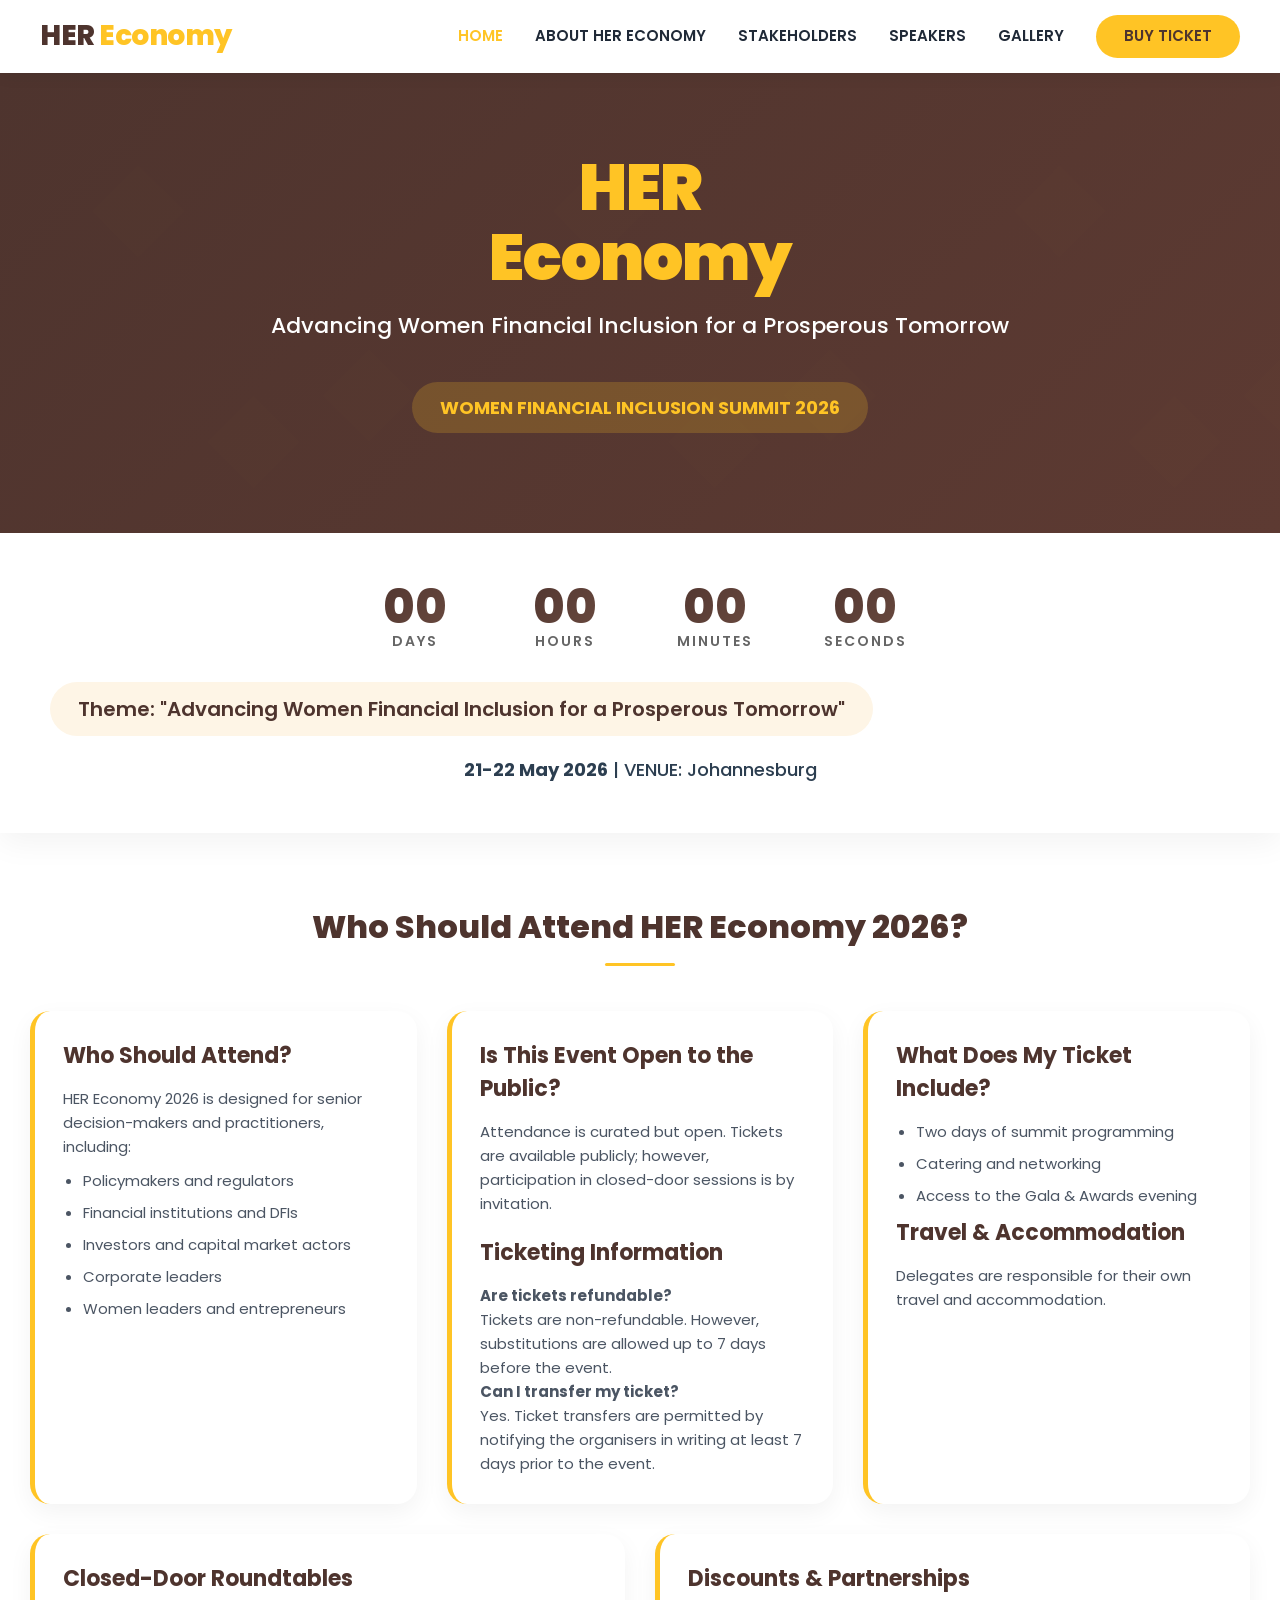
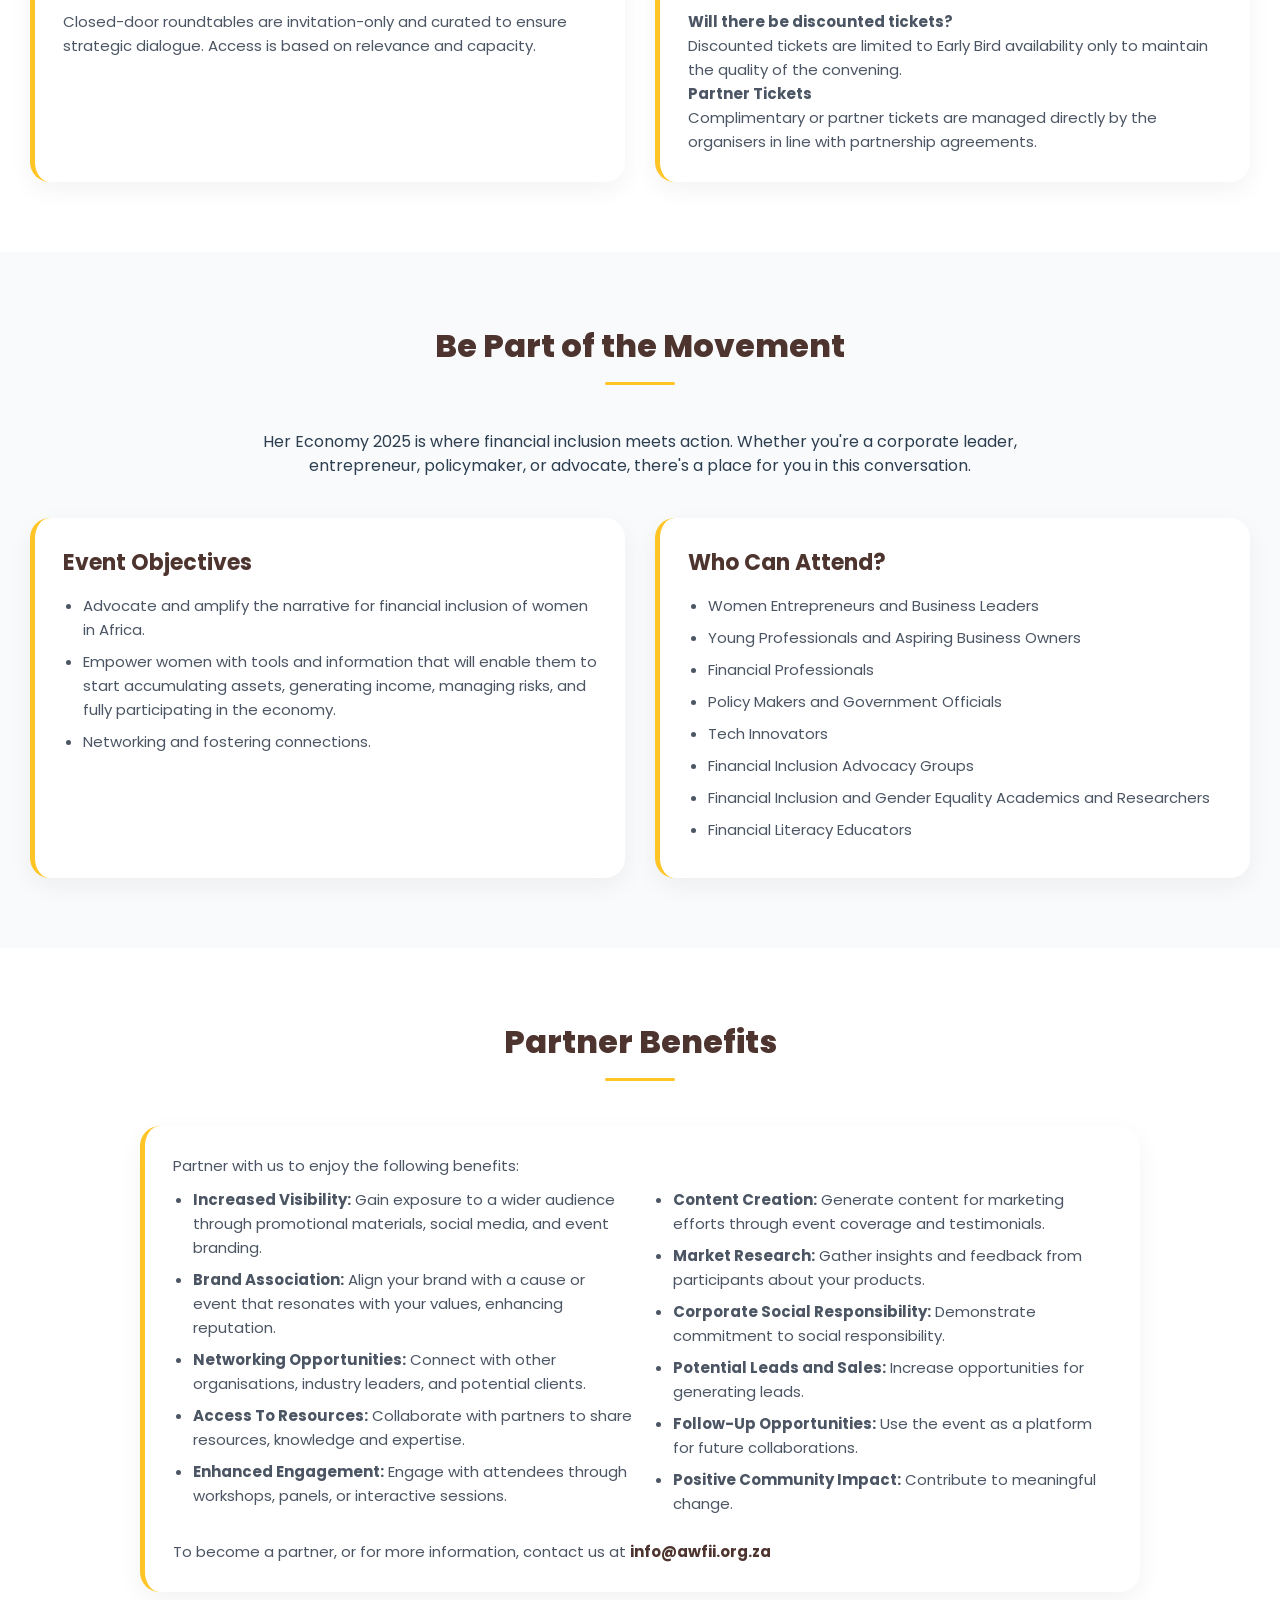
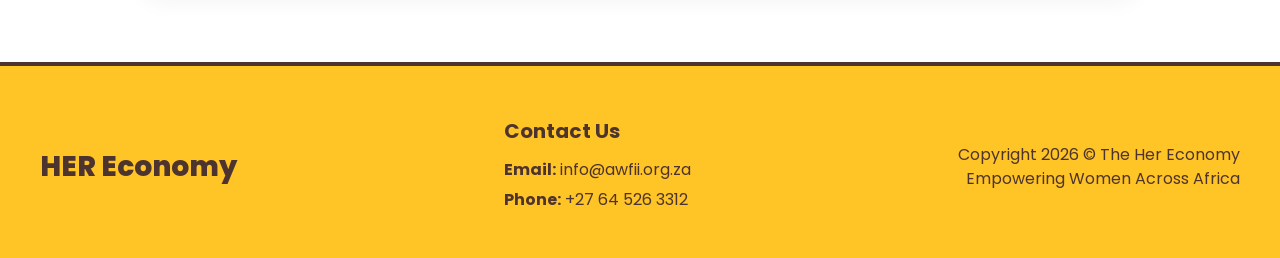
==== index.html @ abc9c77b "Renamed files" ====
<!DOCTYPE html>
<html lang="en-US">
<head>
    <meta charset="UTF-8">
    <meta name="viewport" content="width=device-width, initial-scale=1.0">
    <title>Her Economy | Women Financial Inclusion Summit 2026</title>
    <meta name="description" content="HER Economy is an annual Women, Gender and Financial Inclusion summit hosted by AWFII, championing African women financial inclusion.">
    <link href="https://fonts.googleapis.com/css2?family=Poppins:wght@400;500;600;700;800;900&display=swap" rel="stylesheet">
    <link rel="stylesheet" href="/css/style.css">
</head>
<body>

<!-- HEADER -->
<header class="site-header">
    <div class="logo">HER <span>Economy</span></div>
    <div class="mobile-toggle" id="mobileToggle">☰</div>
    <nav class="nav-menu" id="navMenu">
        <a href="index.html">HOME</a>
        <a href="about.html">ABOUT HER ECONOMY</a>
        <a href="stakeholders.html">STAKEHOLDERS</a>
        <a href="speakers.html">SPEAKERS</a>
        <a href="gallery.html">GALLERY</a>
        <a href="ticket.html" class="btn-buy">BUY TICKET</a>
    </nav>
</header>

<!-- HERO SECTION -->
<section id="home" class="hero">
    <div class="hero-content">
        <h1>HER<br>Economy</h1>
        <p>Advancing Women Financial Inclusion for a Prosperous Tomorrow</p>
        <div class="hero-date">WOMEN FINANCIAL INCLUSION SUMMIT 2026</div>
    </div>
</section>

<!-- COUNTDOWN + THEME -->
<section class="countdown-section">
    <div class="container">
        <div class="countdown-grid" id="countdownTimer">
            <div class="countdown-card"><span class="countdown-number" id="days">00</span><div class="countdown-label">Days</div></div>
            <div class="countdown-card"><span class="countdown-number" id="hours">00</span><div class="countdown-label">Hours</div></div>
            <div class="countdown-card"><span class="countdown-number" id="minutes">00</span><div class="countdown-label">Minutes</div></div>
            <div class="countdown-card"><span class="countdown-number" id="seconds">00</span><div class="countdown-label">Seconds</div></div>
        </div>
        <div class="theme-text">Theme: "Advancing Women Financial Inclusion for a Prosperous Tomorrow"</div>
        <div class="venue-info"><strong>21-22 May 2026</strong> | VENUE: Johannesburg</div>
    </div>
</section>

<!-- WHO SHOULD ATTEND + TICKET INFO -->
<section class="section">
    <div class="container">
        <h2 class="section-title">Who Should Attend HER Economy 2026?</h2>
        <div class="info-grid">
            <div class="info-card">
                <h3>Who Should Attend?</h3>
                <p>HER Economy 2026 is designed for senior decision-makers and practitioners, including:</p>
                <ul>
                    <li>Policymakers and regulators</li>
                    <li>Financial institutions and DFIs</li>
                    <li>Investors and capital market actors</li>
                    <li>Corporate leaders</li>
                    <li>Women leaders and entrepreneurs</li>
                </ul>
            </div>
            <div class="info-card">
                <h3>Is This Event Open to the Public?</h3>
                <p>Attendance is curated but open. Tickets are available publicly; however, participation in closed-door sessions is by invitation.</p>
                <h3 style="margin-top: 20px;">Ticketing Information</h3>
                <p><strong>Are tickets refundable?</strong><br>Tickets are non-refundable. However, substitutions are allowed up to 7 days before the event.</p>
                <p><strong>Can I transfer my ticket?</strong><br>Yes. Ticket transfers are permitted by notifying the organisers in writing at least 7 days prior to the event.</p>
            </div>
            <div class="info-card">
                <h3>What Does My Ticket Include?</h3>
                <ul>
                    <li>Two days of summit programming</li>
                    <li>Catering and networking</li>
                    <li>Access to the Gala & Awards evening</li>
                </ul>
                <h3>Travel & Accommodation</h3>
                <p>Delegates are responsible for their own travel and accommodation.</p>
            </div>
        </div>
        <div class="info-grid" style="margin-top: 30px;">
            <div class="info-card">
                <h3>Closed-Door Roundtables</h3>
                <p>Closed-door roundtables are invitation-only and curated to ensure strategic dialogue. Access is based on relevance and capacity.</p>
            </div>
            <div class="info-card">
                <h3>Discounts & Partnerships</h3>
                <p><strong>Will there be discounted tickets?</strong><br>Discounted tickets are limited to Early Bird availability only to maintain the quality of the convening.</p>
                <p><strong>Partner Tickets</strong><br>Complimentary or partner tickets are managed directly by the organisers in line with partnership agreements.</p>
            </div>
        </div>
    </div>
</section>

<!-- BE PART OF THE MOVEMENT -->
<section class="section section-gray">
    <div class="container">
        <h2 class="section-title">Be Part of the Movement</h2>
        <p style="text-align: center; max-width: 800px; margin: 0 auto 40px;">Her Economy 2025 is where financial inclusion meets action. Whether you're a corporate leader, entrepreneur, policymaker, or advocate, there's a place for you in this conversation.</p>
        <div class="info-grid">
            <div class="info-card">
                <h3>Event Objectives</h3>
                <ul>
                    <li>Advocate and amplify the narrative for financial inclusion of women in Africa.</li>
                    <li>Empower women with tools and information that will enable them to start accumulating assets, generating income, managing risks, and fully participating in the economy.</li>
                    <li>Networking and fostering connections.</li>
                </ul>
            </div>
            <div class="info-card">
                <h3>Who Can Attend?</h3>
                <ul>
                    <li>Women Entrepreneurs and Business Leaders</li>
                    <li>Young Professionals and Aspiring Business Owners</li>
                    <li>Financial Professionals</li>
                    <li>Policy Makers and Government Officials</li>
                    <li>Tech Innovators</li>
                    <li>Financial Inclusion Advocacy Groups</li>
                    <li>Financial Inclusion and Gender Equality Academics and Researchers</li>
                    <li>Financial Literacy Educators</li>
                </ul>
            </div>
        </div>
    </div>
</section>

<!-- PARTNER BENEFITS -->
<section class="section">
    <div class="container">
        <h2 class="section-title">Partner Benefits</h2>
        <div class="info-card" style="max-width: 1000px; margin: 0 auto;">
            <p>Partner with us to enjoy the following benefits:</p>
            <ul style="columns: 2; column-gap: 40px;">
                <li><strong>Increased Visibility:</strong> Gain exposure to a wider audience through promotional materials, social media, and event branding.</li>
                <li><strong>Brand Association:</strong> Align your brand with a cause or event that resonates with your values, enhancing reputation.</li>
                <li><strong>Networking Opportunities:</strong> Connect with other organisations, industry leaders, and potential clients.</li>
                <li><strong>Access To Resources:</strong> Collaborate with partners to share resources, knowledge and expertise.</li>
                <li><strong>Enhanced Engagement:</strong> Engage with attendees through workshops, panels, or interactive sessions.</li>
                <li><strong>Content Creation:</strong> Generate content for marketing efforts through event coverage and testimonials.</li>
                <li><strong>Market Research:</strong> Gather insights and feedback from participants about your products.</li>
                <li><strong>Corporate Social Responsibility:</strong> Demonstrate commitment to social responsibility.</li>
                <li><strong>Potential Leads and Sales:</strong> Increase opportunities for generating leads.</li>
                <li><strong>Follow-Up Opportunities:</strong> Use the event as a platform for future collaborations.</li>
                <li><strong>Positive Community Impact:</strong> Contribute to meaningful change.</li>
            </ul>
            <p style="margin-top: 20px;">To become a partner, or for more information, contact us at <a href="mailto:info@awfii.org.za" style="color: var(--primary-brown); font-weight: 700;">info@awfii.org.za</a></p>
        </div>
    </div>
</section>

<!-- FOOTER -->
<footer class="footer">
    <div class="footer-content">
        <div class="footer-logos">
            <h2>HER <span style="color: var(--primary-brown);">Economy</span></h2>
        </div>
        <div class="footer-contact">
            <h4>Contact Us</h4>
            <p><strong>Email:</strong> info@awfii.org.za</p>
            <p><strong>Phone:</strong> +27 64 526 3312</p>
        </div>
        <div class="copyright">
            <p>Copyright 2026 © The Her Economy</p>
            <p>Empowering Women Across Africa</p>
        </div>
    </div>
</footer>

<script src="js/main.js"></script>
<script>
    // Page-specific countdown
    initCountdown('May 21, 2026 09:00:00 GMT+0200');
</script>
</body>
</html>
---- css/style.css ----
/* ========== GLOBAL RESET ========== */
* {
    margin: 0;
    padding: 0;
    box-sizing: border-box;
}

body {
    font-family: 'Poppins', sans-serif;
    background: #fff;
    color: #2c3e50;
    line-height: 1.5;
}

a {
    text-decoration: none;
    color: inherit;
}

ul {
    list-style: none;
}

/* ========== COLOR VARIABLES ========== */
:root {
    --primary-gold: #FFC425;
    --primary-brown: #4E342E;
    --dark-brown: #3E2723;
    --light-gray: #f9fafb;
    --border-light: #e5e7eb;
}

.container {
    max-width: 1280px;
    margin: 0 auto;
    padding: 0 30px;
}

/* ========== HEADER ========== */
.site-header {
    position: sticky;
    top: 0;
    background: white;
    box-shadow: 0 2px 15px rgba(0,0,0,0.08);
    z-index: 1000;
    padding: 15px 40px;
    display: flex;
    justify-content: space-between;
    align-items: center;
    flex-wrap: wrap;
}

.logo {
    font-size: 28px;
    font-weight: 800;
    letter-spacing: -0.5px;
    color: var(--primary-brown);
}

.logo span {
    color: var(--primary-gold);
}

.nav-menu {
    display: flex;
    align-items: center;
    gap: 32px;
    flex-wrap: wrap;
}

.nav-menu a {
    font-weight: 600;
    font-size: 15px;
    color: #1f2937;
    transition: color 0.2s;
}

.nav-menu a:hover,
.nav-menu a.active {
    color: var(--primary-gold);
}

.btn-buy {
    background: var(--primary-gold);
    color: var(--primary-brown) !important;
    padding: 10px 28px;
    border-radius: 40px;
    font-weight: 800;
    transition: all 0.2s;
}

.btn-buy:hover {
    background: #ffcf4a;
    transform: translateY(-2px);
}

.mobile-toggle {
    display: none;
    font-size: 26px;
    cursor: pointer;
    color: var(--primary-brown);
}

@media (max-width: 900px) {
    .site-header {
        padding: 15px 24px;
    }

    .nav-menu {
        display: none;
        width: 100%;
        flex-direction: column;
        align-items: flex-start;
        gap: 20px;
        padding: 20px 0 10px;
    }

    .nav-menu.show {
        display: flex;
    }

    .mobile-toggle {
        display: block;
    }
}

/* ========== HERO SECTION ========== */
.hero {
    background: linear-gradient(135deg, var(--primary-brown) 0%, #5d3a32 100%);
    padding: 80px 20px 100px;
    text-align: center;
    position: relative;
    overflow: hidden;
}

.hero::before {
    content: '';
    position: absolute;
    top: 0;
    left: 0;
    right: 0;
    bottom: 0;
    background: url('data:image/svg+xml;utf8,<svg xmlns="http://www.w3.org/2000/svg" viewBox="0 0 100 100" opacity="0.05"><path fill="%23FFC425" d="M20,30 L30,20 L40,30 L30,40 Z M70,70 L80,60 L90,70 L80,80 Z M45,80 L55,70 L65,80 L55,90 Z"/></svg>');
    background-repeat: repeat;
    opacity: 0.1;
}

.hero-content {
    position: relative;
    z-index: 2;
    max-width: 900px;
    margin: 0 auto;
}

.hero h1 {
    font-size: 64px;
    font-weight: 900;
    color: var(--primary-gold);
    letter-spacing: -1px;
    line-height: 1.1;
    margin-bottom: 16px;
}

.hero p {
    font-size: 22px;
    font-weight: 500;
    color: white;
    margin-bottom: 40px;
}

.hero-date {
    background: rgba(255, 196, 37, 0.2);
    display: inline-block;
    padding: 12px 28px;
    border-radius: 60px;
    color: var(--primary-gold);
    font-weight: 700;
    font-size: 18px;
}

/* ========== COUNTDOWN SECTION ========== */
.countdown-section {
    background: white;
    padding: 50px 20px;
    box-shadow: 0 10px 30px rgba(0, 0, 0, 0.05);
}

.countdown-grid {
    display: flex;
    justify-content: center;
    gap: 40px;
    flex-wrap: wrap;
}

.countdown-card {
    text-align: center;
    min-width: 110px;
}

.countdown-number {
    font-size: 48px;
    font-weight: 800;
    background: linear-gradient(135deg, var(--primary-brown), #6d4c41);
    -webkit-background-clip: text;
    background-clip: text;
    color: transparent;
    display: block;
    line-height: 1;
}

.countdown-label {
    font-size: 14px;
    text-transform: uppercase;
    letter-spacing: 2px;
    font-weight: 600;
    color: #666;
}

.theme-text {
    text-align: center;
    margin-top: 30px;
    font-size: 20px;
    font-weight: 600;
    color: var(--primary-brown);
    background: #fef5e6;
    display: inline-block;
    width: auto;
    margin-left: auto;
    margin-right: auto;
    padding: 12px 28px;
    border-radius: 50px;
}

.venue-info {
    text-align: center;
    margin-top: 20px;
    font-size: 18px;
    font-weight: 500;
}

/* ========== SECTION STYLES ========== */
.section {
    padding: 70px 0;
}

.section-gray {
    background: var(--light-gray);
}

.section-title {
    font-size: 32px;
    font-weight: 800;
    color: var(--primary-brown);
    text-align: center;
    margin-bottom: 45px;
    position: relative;
}

.section-title:after {
    content: '';
    display: block;
    width: 70px;
    height: 3px;
    background: var(--primary-gold);
    margin: 12px auto 0;
    border-radius: 2px;
}

/* Info cards grid */
.info-grid {
    display: grid;
    grid-template-columns: repeat(auto-fit, minmax(320px, 1fr));
    gap: 30px;
}

.info-card {
    background: white;
    border-radius: 20px;
    padding: 28px;
    box-shadow: 0 8px 24px rgba(0, 0, 0, 0.05);
    border-left: 5px solid var(--primary-gold);
}

.info-card h3 {
    font-size: 22px;
    margin-bottom: 15px;
    color: var(--primary-brown);
}

.info-card p,
.info-card li {
    font-size: 15px;
    line-height: 1.6;
    color: #4b5563;
}

.info-card ul {
    list-style: disc;
    padding-left: 20px;
    margin-top: 10px;
}

.info-card li {
    margin-bottom: 8px;
}

/* Event cards */
.events-grid {
    display: grid;
    grid-template-columns: repeat(auto-fit, minmax(320px, 1fr));
    gap: 30px;
}

.event-card {
    background: white;
    border-radius: 20px;
    padding: 30px;
    box-shadow: 0 8px 20px rgba(0, 0, 0, 0.05);
    position: relative;
    transition: transform 0.2s;
}

.event-card:hover {
    transform: translateY(-5px);
}

.event-number {
    font-size: 48px;
    font-weight: 800;
    color: rgba(78, 52, 46, 0.08);
    position: absolute;
    top: 20px;
    right: 25px;
}

.event-card h3 {
    font-size: 20px;
    margin-bottom: 12px;
    color: var(--primary-brown);
}

.btn-view {
    background: var(--primary-brown);
    color: white;
    padding: 12px 32px;
    border-radius: 40px;
    display: inline-block;
    font-weight: 600;
    margin-top: 20px;
    transition: 0.2s;
}

.btn-view:hover {
    background: var(--dark-brown);
}

/* Partner marquee */
.partner-marquee {
    background: white;
    overflow: hidden;
    padding: 35px 0;
    white-space: nowrap;
    border-top: 1px solid #eee;
    border-bottom: 1px solid #eee;
}

.marquee-track {
    display: inline-block;
    animation: scrollMarquee 40s linear infinite;
}

.marquee-track img {
    height: 55px;
    width: auto;
    margin: 0 35px;
    display: inline-block;
    filter: grayscale(0.2);
    opacity: 0.8;
}

@keyframes scrollMarquee {
    0% {
        transform: translateX(0);
    }

    100% {
        transform: translateX(-50%);
    }
}

/* Gallery grid */
.gallery-grid {
    display: grid;
    grid-template-columns: repeat(auto-fill, minmax(280px, 1fr));
    gap: 20px;
}

.gallery-item {
    border-radius: 16px;
    overflow: hidden;
    cursor: pointer;
    box-shadow: 0 8px 16px rgba(0, 0, 0, 0.1);
}

.gallery-item img {
    width: 100%;
    height: 220px;
    object-fit: cover;
    transition: transform 0.4s;
    display: block;
}

.gallery-item:hover img {
    transform: scale(1.05);
}

/* Speakers grid */
.speakers-grid {
    display: grid;
    grid-template-columns: repeat(auto-fill, minmax(210px, 1fr));
    gap: 35px;
    text-align: center;
}

.speaker-card {
    background: white;
    border-radius: 24px;
    padding: 25px 15px;
    box-shadow: 0 6px 18px rgba(0, 0, 0, 0.05);
}

.speaker-img {
    width: 130px;
    height: 130px;
    background: #e2e8f0;
    border-radius: 50%;
    margin: 0 auto 18px;
    background-size: cover;
    background-position: center;
}

.speaker-card h4 {
    font-size: 18px;
    font-weight: 700;
}

/* Ticket form */
.ticket-form {
    background: white;
    max-width: 700px;
    margin: 0 auto;
    padding: 40px;
    border-radius: 28px;
    box-shadow: 0 20px 40px rgba(0, 0, 0, 0.1);
}

.form-group {
    margin-bottom: 22px;
}

.form-group label {
    font-weight: 600;
    display: block;
    margin-bottom: 8px;
}

.form-group input,
.form-group select {
    width: 100%;
    padding: 14px 18px;
    border: 1px solid #ddd;
    border-radius: 16px;
    font-family: inherit;
}

.btn-submit {
    background: var(--primary-brown);
    color: white;
    width: 100%;
    padding: 14px;
    font-weight: 700;
    border: none;
    border-radius: 40px;
    font-size: 16px;
    cursor: pointer;
}

/* Filter buttons */
.filter-buttons {
    display: flex;
    justify-content: center;
    gap: 20px;
    margin-bottom: 35px;
    flex-wrap: wrap;
}

.filter-btn {
    background: none;
    border: 2px solid var(--primary-brown);
    padding: 8px 24px;
    border-radius: 40px;
    font-weight: 600;
    cursor: pointer;
    transition: 0.2s;
}

.filter-btn.active,
.filter-btn:hover {
    background: var(--primary-brown);
    color: white;
}

/* Footer */
.footer {
    background: var(--primary-gold);
    padding: 50px 40px 40px;
    color: var(--primary-brown);
    border-top: 4px solid var(--primary-brown);
}

.footer-content {
    max-width: 1200px;
    margin: 0 auto;
    display: flex;
    flex-wrap: wrap;
    justify-content: space-between;
    align-items: center;
    gap: 40px;
}

.footer-logos {
    display: flex;
    gap: 30px;
    align-items: center;
}

.footer-logos h2 {
    font-size: 28px;
    font-weight: 800;
}

.footer-contact h4 {
    font-size: 20px;
    margin-bottom: 12px;
}

.footer-contact p {
    margin: 6px 0;
}

.copyright {
    text-align: right;
}

@media (max-width: 768px) {
    .footer-content {
        flex-direction: column;
        text-align: center;
    }

    .copyright {
        text-align: center;
    }

    .hero h1 {
        font-size: 42px;
    }

    .section-title {
        font-size: 28px;
    }
}
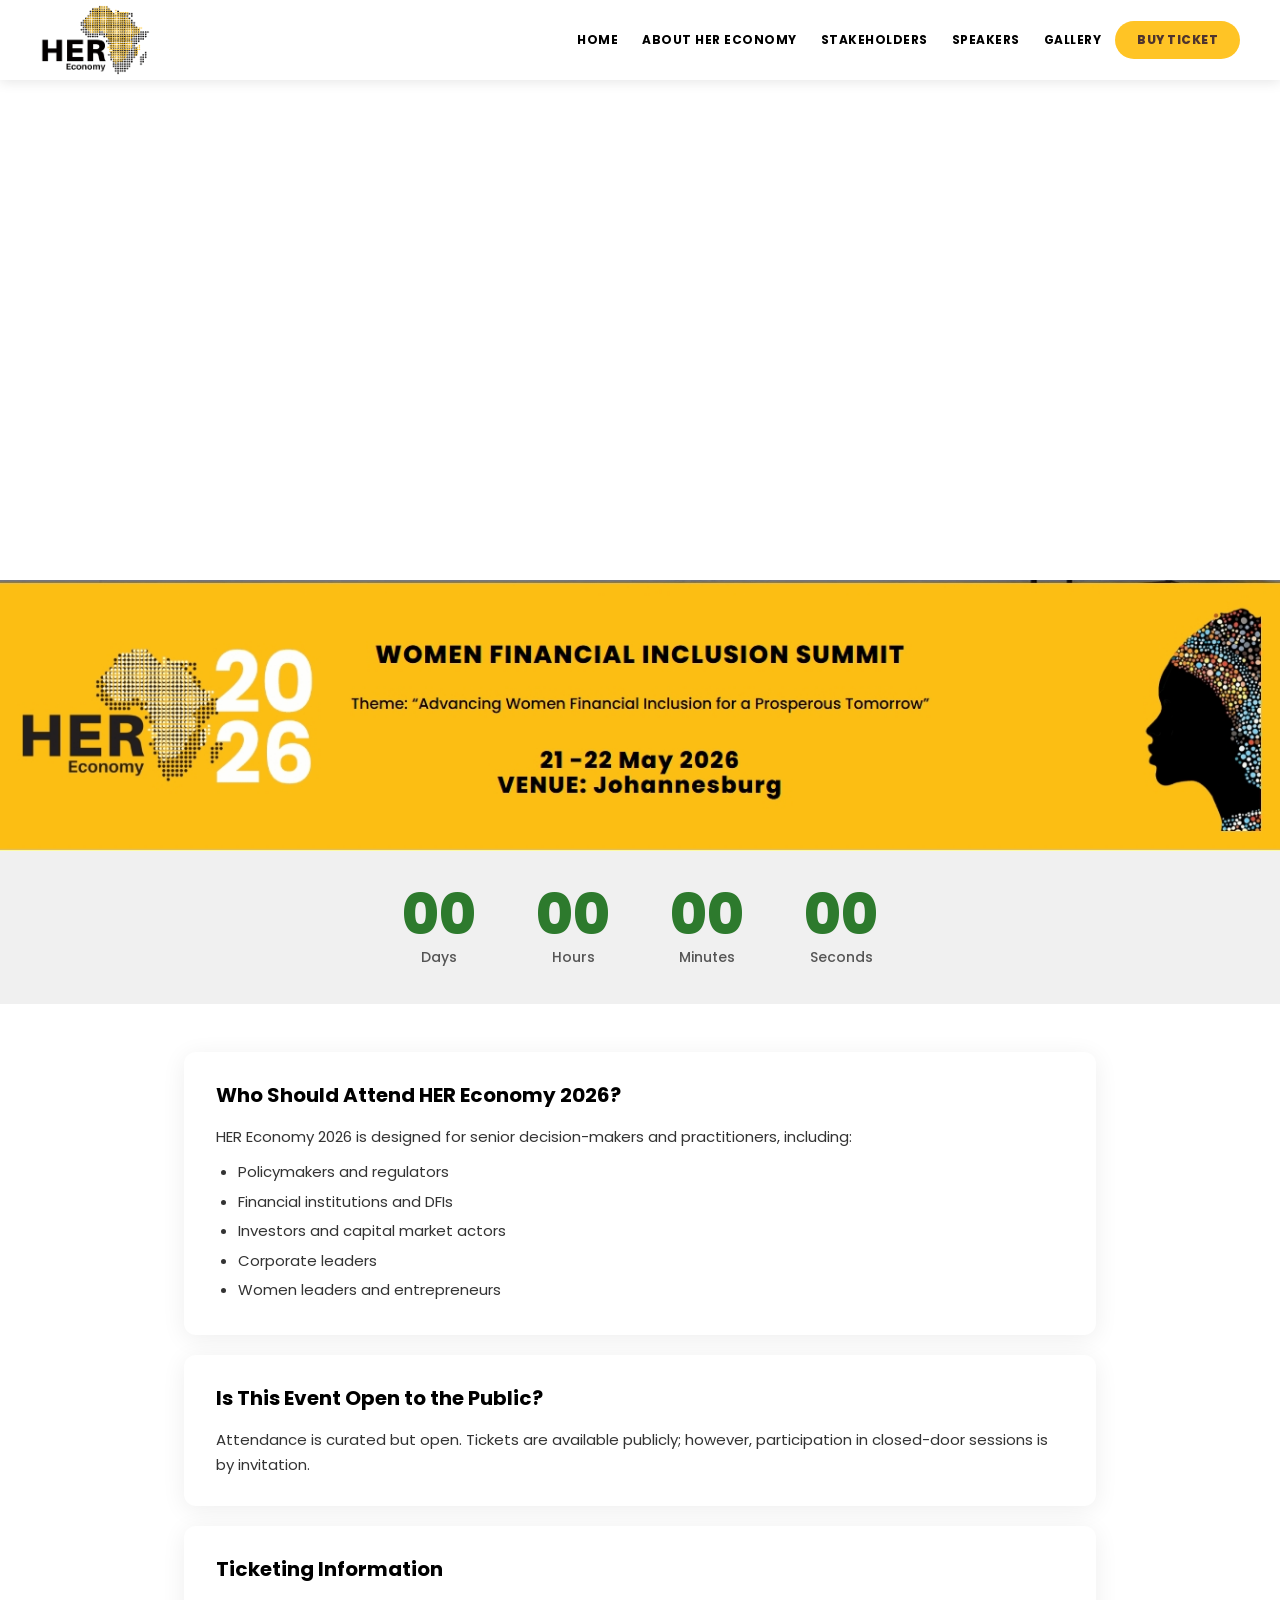
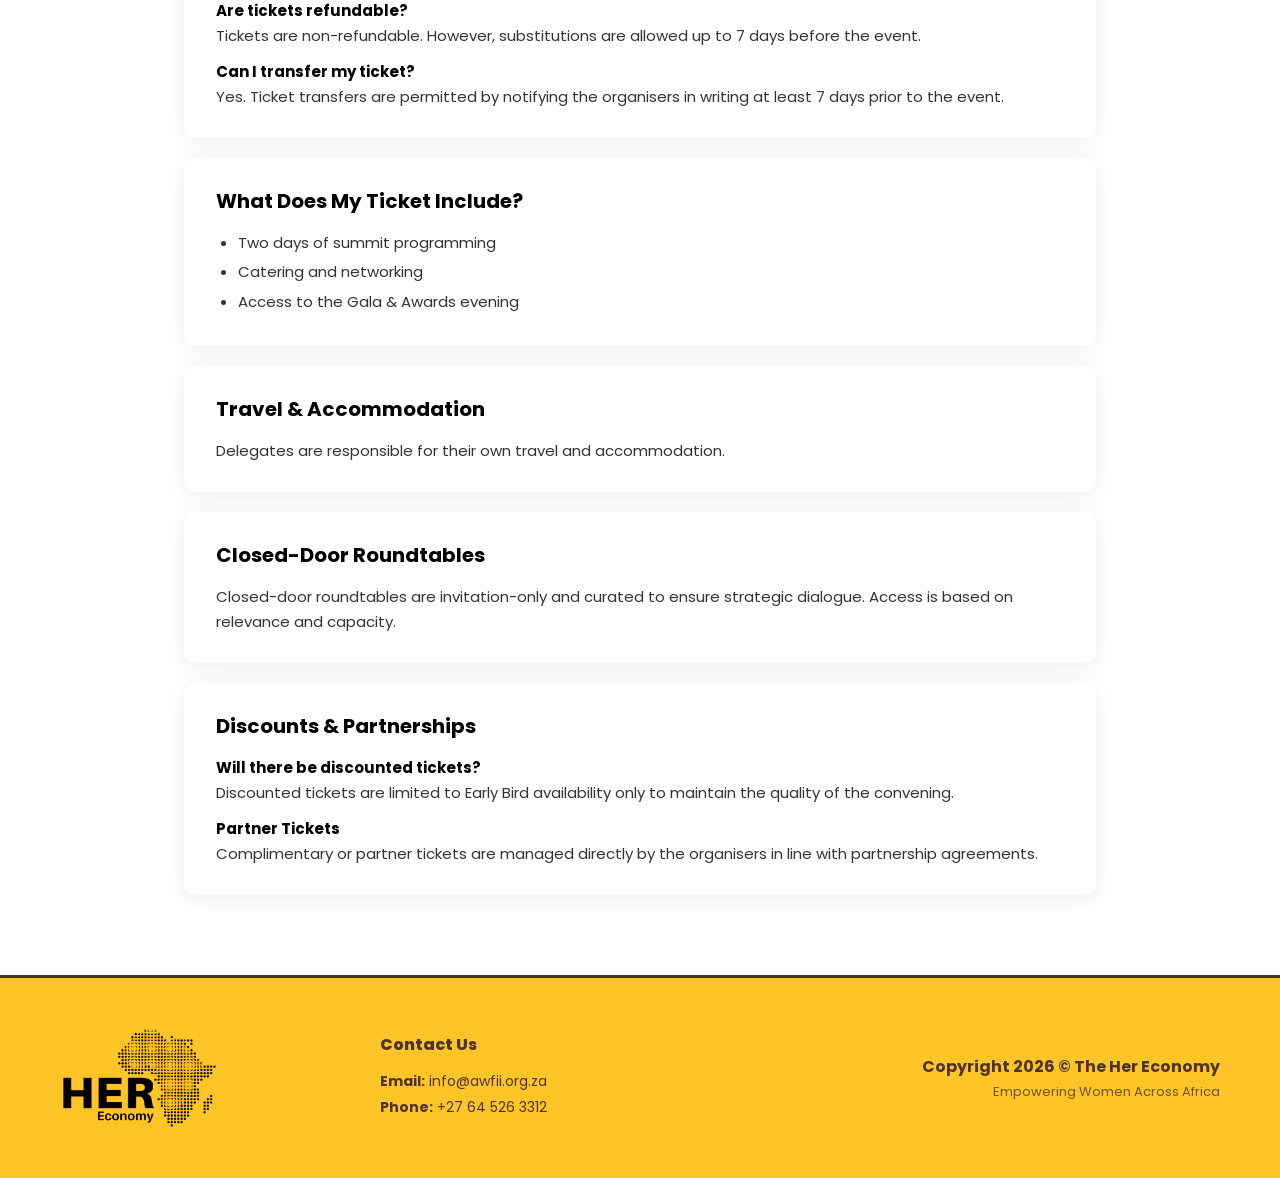
==== commit cc428d2b: "Update project structure and files" ====
--- a/index.html
+++ b/index.html
@@ -1,177 +1,125 @@
+
 <!DOCTYPE html>
 <html lang="en-US">
 <head>
     <meta charset="UTF-8">
     <meta name="viewport" content="width=device-width, initial-scale=1.0">
-    <title>Her Economy | Women Financial Inclusion Summit 2026</title>
+    <title>Home - The Her Economy</title>
     <meta name="description" content="HER Economy is an annual Women, Gender and Financial Inclusion summit hosted by AWFII, championing African women financial inclusion.">
-    <link href="https://fonts.googleapis.com/css2?family=Poppins:wght@400;500;600;700;800;900&display=swap" rel="stylesheet">
-    <link rel="stylesheet" href="/css/style.css">
+    <link href="https://fonts.googleapis.com/css2?family=Poppins:ital,wght@0,400;0,500;0,600;0,700;0,800;0,900;1,400&display=swap" rel="stylesheet">
+    <link rel="stylesheet" href="css/style.css">
 </head>
 <body>
 
-<!-- HEADER -->
-<header class="site-header">
-    <div class="logo">HER <span>Economy</span></div>
-    <div class="mobile-toggle" id="mobileToggle">☰</div>
-    <nav class="nav-menu" id="navMenu">
-        <a href="index.html">HOME</a>
-        <a href="about.html">ABOUT HER ECONOMY</a>
-        <a href="stakeholders.html">STAKEHOLDERS</a>
-        <a href="speakers.html">SPEAKERS</a>
-        <a href="gallery.html">GALLERY</a>
-        <a href="ticket.html" class="btn-buy">BUY TICKET</a>
-    </nav>
-</header>
+    <div id="header-placeholder"></div>
 
-<!-- HERO SECTION -->
-<section id="home" class="hero">
-    <div class="hero-content">
-        <h1>HER<br>Economy</h1>
-        <p>Advancing Women Financial Inclusion for a Prosperous Tomorrow</p>
-        <div class="hero-date">WOMEN FINANCIAL INCLUSION SUMMIT 2026</div>
+    <section class="hero">
+        <div class="event-image-slider">
+            <img src="images/2026/03/her_economy_1.jpg" alt="Her Economy event photo 1" />
+            <img src="images/2026/03/her_economy_2.jpg" alt="Her Economy event photo 2" />
+            <img src="images/2026/03/her_economy_3.jpg" alt="Her Economy event photo 3" />
+        </div>
+    </section>
+
+    <div class="summit-banner">
+        <img src="images/2024/12/her-economy-banner.jpeg" alt="Her Economy Banner" class="summit-banner-img">
     </div>
-</section>
 
-<!-- COUNTDOWN + THEME -->
-<section class="countdown-section">
-    <div class="container">
-        <div class="countdown-grid" id="countdownTimer">
-            <div class="countdown-card"><span class="countdown-number" id="days">00</span><div class="countdown-label">Days</div></div>
-            <div class="countdown-card"><span class="countdown-number" id="hours">00</span><div class="countdown-label">Hours</div></div>
-            <div class="countdown-card"><span class="countdown-number" id="minutes">00</span><div class="countdown-label">Minutes</div></div>
-            <div class="countdown-card"><span class="countdown-number" id="seconds">00</span><div class="countdown-label">Seconds</div></div>
-        </div>
-        <div class="theme-text">Theme: "Advancing Women Financial Inclusion for a Prosperous Tomorrow"</div>
-        <div class="venue-info"><strong>21-22 May 2026</strong> | VENUE: Johannesburg</div>
-    </div>
-</section>
-
-<!-- WHO SHOULD ATTEND + TICKET INFO -->
-<section class="section">
-    <div class="container">
-        <h2 class="section-title">Who Should Attend HER Economy 2026?</h2>
-        <div class="info-grid">
-            <div class="info-card">
-                <h3>Who Should Attend?</h3>
-                <p>HER Economy 2026 is designed for senior decision-makers and practitioners, including:</p>
-                <ul>
-                    <li>Policymakers and regulators</li>
-                    <li>Financial institutions and DFIs</li>
-                    <li>Investors and capital market actors</li>
-                    <li>Corporate leaders</li>
-                    <li>Women leaders and entrepreneurs</li>
-                </ul>
+    <section class="countdown-section">
+        <div class="countdown-grid">
+            <div class="countdown-card">
+                <span class="countdown-number" id="days">00</span>
+                <div class="countdown-label">Days</div>
             </div>
-            <div class="info-card">
-                <h3>Is This Event Open to the Public?</h3>
-                <p>Attendance is curated but open. Tickets are available publicly; however, participation in closed-door sessions is by invitation.</p>
-                <h3 style="margin-top: 20px;">Ticketing Information</h3>
-                <p><strong>Are tickets refundable?</strong><br>Tickets are non-refundable. However, substitutions are allowed up to 7 days before the event.</p>
-                <p><strong>Can I transfer my ticket?</strong><br>Yes. Ticket transfers are permitted by notifying the organisers in writing at least 7 days prior to the event.</p>
+            <div class="countdown-card">
+                <span class="countdown-number" id="hours">00</span>
+                <div class="countdown-label">Hours</div>
             </div>
-            <div class="info-card">
-                <h3>What Does My Ticket Include?</h3>
-                <ul>
-                    <li>Two days of summit programming</li>
-                    <li>Catering and networking</li>
-                    <li>Access to the Gala & Awards evening</li>
-                </ul>
-                <h3>Travel & Accommodation</h3>
-                <p>Delegates are responsible for their own travel and accommodation.</p>
+            <div class="countdown-card">
+                <span class="countdown-number" id="minutes">00</span>
+                <div class="countdown-label">Minutes</div>
+            </div>
+            <div class="countdown-card">
+                <span class="countdown-number" id="seconds">00</span>
+                <div class="countdown-label">Seconds</div>
             </div>
         </div>
-        <div class="info-grid" style="margin-top: 30px;">
-            <div class="info-card">
-                <h3>Closed-Door Roundtables</h3>
-                <p>Closed-door roundtables are invitation-only and curated to ensure strategic dialogue. Access is based on relevance and capacity.</p>
-            </div>
-            <div class="info-card">
-                <h3>Discounts & Partnerships</h3>
-                <p><strong>Will there be discounted tickets?</strong><br>Discounted tickets are limited to Early Bird availability only to maintain the quality of the convening.</p>
-                <p><strong>Partner Tickets</strong><br>Complimentary or partner tickets are managed directly by the organisers in line with partnership agreements.</p>
-            </div>
+    </section>
+
+    <main class="main-content">
+        <div class="faq-card">
+            <h2>Who Should Attend HER Economy 2026?</h2>
+            <p>HER Economy 2026 is designed for senior decision-makers and practitioners, including:</p>
+            <ul>
+                <li>Policymakers and regulators</li>
+                <li>Financial institutions and DFIs</li>
+                <li>Investors and capital market actors</li>
+                <li>Corporate leaders</li>
+                <li>Women leaders and entrepreneurs</li>
+            </ul>
         </div>
-    </div>
-</section>
 
-<!-- BE PART OF THE MOVEMENT -->
-<section class="section section-gray">
-    <div class="container">
-        <h2 class="section-title">Be Part of the Movement</h2>
-        <p style="text-align: center; max-width: 800px; margin: 0 auto 40px;">Her Economy 2025 is where financial inclusion meets action. Whether you're a corporate leader, entrepreneur, policymaker, or advocate, there's a place for you in this conversation.</p>
-        <div class="info-grid">
-            <div class="info-card">
-                <h3>Event Objectives</h3>
-                <ul>
-                    <li>Advocate and amplify the narrative for financial inclusion of women in Africa.</li>
-                    <li>Empower women with tools and information that will enable them to start accumulating assets, generating income, managing risks, and fully participating in the economy.</li>
-                    <li>Networking and fostering connections.</li>
-                </ul>
-            </div>
-            <div class="info-card">
-                <h3>Who Can Attend?</h3>
-                <ul>
-                    <li>Women Entrepreneurs and Business Leaders</li>
-                    <li>Young Professionals and Aspiring Business Owners</li>
-                    <li>Financial Professionals</li>
-                    <li>Policy Makers and Government Officials</li>
-                    <li>Tech Innovators</li>
-                    <li>Financial Inclusion Advocacy Groups</li>
-                    <li>Financial Inclusion and Gender Equality Academics and Researchers</li>
-                    <li>Financial Literacy Educators</li>
-                </ul>
-            </div>
+        <div class="faq-card">
+            <h2>Is This Event Open to the Public?</h2>
+            <p>Attendance is curated but open. Tickets are available publicly; however, participation in closed-door sessions is by invitation.</p>
         </div>
-    </div>
-</section>
 
-<!-- PARTNER BENEFITS -->
-<section class="section">
-    <div class="container">
-        <h2 class="section-title">Partner Benefits</h2>
-        <div class="info-card" style="max-width: 1000px; margin: 0 auto;">
-            <p>Partner with us to enjoy the following benefits:</p>
-            <ul style="columns: 2; column-gap: 40px;">
-                <li><strong>Increased Visibility:</strong> Gain exposure to a wider audience through promotional materials, social media, and event branding.</li>
-                <li><strong>Brand Association:</strong> Align your brand with a cause or event that resonates with your values, enhancing reputation.</li>
-                <li><strong>Networking Opportunities:</strong> Connect with other organisations, industry leaders, and potential clients.</li>
-                <li><strong>Access To Resources:</strong> Collaborate with partners to share resources, knowledge and expertise.</li>
-                <li><strong>Enhanced Engagement:</strong> Engage with attendees through workshops, panels, or interactive sessions.</li>
-                <li><strong>Content Creation:</strong> Generate content for marketing efforts through event coverage and testimonials.</li>
-                <li><strong>Market Research:</strong> Gather insights and feedback from participants about your products.</li>
-                <li><strong>Corporate Social Responsibility:</strong> Demonstrate commitment to social responsibility.</li>
-                <li><strong>Potential Leads and Sales:</strong> Increase opportunities for generating leads.</li>
-                <li><strong>Follow-Up Opportunities:</strong> Use the event as a platform for future collaborations.</li>
-                <li><strong>Positive Community Impact:</strong> Contribute to meaningful change.</li>
+        <div class="faq-card">
+            <h2>Ticketing Information</h2>
+            <p><strong>Are tickets refundable?</strong><br>
+            Tickets are non-refundable. However, substitutions are allowed up to 7 days before the event.</p>
+            <p><strong>Can I transfer my ticket?</strong><br>
+            Yes. Ticket transfers are permitted by notifying the organisers in writing at least 7 days prior to the event.</p>
+        </div>
+
+        <div class="faq-card">
+            <h2>What Does My Ticket Include?</h2>
+            <ul>
+                <li>Two days of summit programming</li>
+                <li>Catering and networking</li>
+                <li>Access to the Gala &amp; Awards evening</li>
             </ul>
-            <p style="margin-top: 20px;">To become a partner, or for more information, contact us at <a href="mailto:info@awfii.org.za" style="color: var(--primary-brown); font-weight: 700;">info@awfii.org.za</a></p>
         </div>
-    </div>
-</section>
 
-<!-- FOOTER -->
-<footer class="footer">
-    <div class="footer-content">
-        <div class="footer-logos">
-            <h2>HER <span style="color: var(--primary-brown);">Economy</span></h2>
+        <div class="faq-card">
+            <h2>Travel &amp; Accommodation</h2>
+            <p>Delegates are responsible for their own travel and accommodation.</p>
         </div>
-        <div class="footer-contact">
-            <h4>Contact Us</h4>
-            <p><strong>Email:</strong> info@awfii.org.za</p>
-            <p><strong>Phone:</strong> +27 64 526 3312</p>
+
+        <div class="faq-card">
+            <h2>Closed-Door Roundtables</h2>
+            <p>Closed-door roundtables are invitation-only and curated to ensure strategic dialogue. Access is based on relevance and capacity.</p>
         </div>
-        <div class="copyright">
-            <p>Copyright 2026 © The Her Economy</p>
-            <p>Empowering Women Across Africa</p>
+
+        <div class="faq-card">
+            <h2>Discounts &amp; Partnerships</h2>
+            <p><strong>Will there be discounted tickets?</strong><br>
+            Discounted tickets are limited to Early Bird availability only to maintain the quality of the convening.</p>
+            <p><strong>Partner Tickets</strong><br>
+            Complimentary or partner tickets are managed directly by the organisers in line with partnership agreements.</p>
         </div>
-    </div>
-</footer>
+    </main>
 
-<script src="js/main.js"></script>
-<script>
-    // Page-specific countdown
-    initCountdown('May 21, 2026 09:00:00 GMT+0200');
-</script>
+    <div id="footer-placeholder"></div>
+
+    <script src="js/script.js"></script>
+    <script>
+        // Load header and footer
+        fetch('components/header.html')
+            .then(response => response.text())
+            .then(data => {
+                document.getElementById('header-placeholder').innerHTML = data;
+                setActiveNavLink('index.html');
+                initMobileToggle();
+            })
+            .catch(error => console.error('Error loading header:', error));
+        
+        fetch('components/footer.html')
+            .then(response => response.text())
+            .then(data => {
+                document.getElementById('footer-placeholder').innerHTML = data;
+            })
+            .catch(error => console.error('Error loading footer:', error));
+    </script>
 </body>
 </html>
--- a/css/style.css
+++ b/css/style.css
@@ -1,97 +1,114 @@
-/* ========== GLOBAL RESET ========== */
-* {
-    margin: 0;
-    padding: 0;
-    box-sizing: border-box;
+
+*, *::before, *::after { box-sizing: border-box; margin: 0; padding: 0; }
+
+:root {
+    --primary-yellow: #FFC425;
+    --primary-brown: #4E342E;
+    --dark-brown: #3E2723;
+    --text-dark: #000000;
+    --text-body: #333333;
+    --white: #ffffff;
+    --e-global-color-secondary: #4C854B;
+    --e-global-color-accent: #F0C436;
+    --font: 'Poppins', sans-serif;
+    --font-size: 15px;
+    --label-color: #344054;
+    --weight: normal;
+    --label-padding: 0px 0px 5px 0px;
+    --description-font-size: 12px;
+    --description-color: #667085;
+    --description-weight: normal;
+    --description-style: normal;
+    --description-align: left;
+    --description-margin: 0px;
+    --field-font-size: 14px;
+    --field-height: 36px;
+    --line-height: 36px;
+    --field-width: 100%;
+    --field-pad: 8px 12px;
+    --field-margin: 20px;
+    --field-weight: normal;
+    --text-color: #1D2939;
+    --border-color: rgba(201, 42, 45, 1);
+    --field-border-width: 1px;
+    --field-border-style: solid;
+    --bg-color: #ffffff;
+    --bg-color-active: #ffffff;
+    --border-color-active: #4E342E;
+    --border-color-error: #F04438;
+    --required-color: #F04438;
+    --form-desc-color: #98A2B3;
 }
 
 body {
     font-family: 'Poppins', sans-serif;
+    color: var(--text-dark);
     background: #fff;
-    color: #2c3e50;
-    line-height: 1.5;
-}
-
-a {
-    text-decoration: none;
-    color: inherit;
-}
-
-ul {
-    list-style: none;
-}
-
-/* ========== COLOR VARIABLES ========== */
-:root {
-    --primary-gold: #FFC425;
-    --primary-brown: #4E342E;
-    --dark-brown: #3E2723;
-    --light-gray: #f9fafb;
-    --border-light: #e5e7eb;
-}
-
-.container {
-    max-width: 1280px;
-    margin: 0 auto;
-    padding: 0 30px;
-}
-
-/* ========== HEADER ========== */
+    overflow-x: hidden;
+}
+
+a { text-decoration: none; color: inherit; }
+img { display: block; max-width: 100%; height: auto; }
+
+/* HEADER */
 .site-header {
-    position: sticky;
-    top: 0;
-    background: white;
-    box-shadow: 0 2px 15px rgba(0,0,0,0.08);
+    position: fixed;
+    top: 0; left: 0;
+    width: 100%;
+    height: 80px;
+    background: #fff;
+    box-shadow: 0 2px 12px rgba(0,0,0,0.10);
     z-index: 1000;
-    padding: 15px 40px;
-    display: flex;
+    display: flex;
+    align-items: center;
     justify-content: space-between;
+    padding: 0 40px;
+}
+
+.header-logo-link { display: flex; align-items: center; flex-shrink: 0; }
+.header-logo-link img { height: 70px; width: auto; object-fit: contain; }
+
+.nav-menu {
+    display: flex;
     align-items: center;
-    flex-wrap: wrap;
-}
-
-.logo {
-    font-size: 28px;
-    font-weight: 800;
-    letter-spacing: -0.5px;
-    color: var(--primary-brown);
-}
-
-.logo span {
-    color: var(--primary-gold);
-}
-
-.nav-menu {
-    display: flex;
-    align-items: center;
-    gap: 32px;
-    flex-wrap: wrap;
+    gap: 4px;
 }
 
 .nav-menu a {
-    font-weight: 600;
-    font-size: 15px;
-    color: #1f2937;
+    font-weight: 700;
+    font-size: 12px;
+    letter-spacing: 0.5px;
+    color: var(--text-dark);
+    padding: 6px 10px;
+    text-transform: uppercase;
     transition: color 0.2s;
-}
-
-.nav-menu a:hover,
-.nav-menu a.active {
-    color: var(--primary-gold);
-}
+    position: relative;
+}
+
+.nav-menu a.active::after {
+    content: '';
+    position: absolute;
+    bottom: -2px;
+    left: 10px; right: 10px;
+    height: 2px;
+    background: var(--primary-brown);
+}
+
+.nav-menu a:hover { color: var(--primary-brown); }
 
 .btn-buy {
-    background: var(--primary-gold);
+    background: var(--primary-yellow) !important;
     color: var(--primary-brown) !important;
-    padding: 10px 28px;
-    border-radius: 40px;
-    font-weight: 800;
-    transition: all 0.2s;
+    padding: 10px 22px !important;
+    border-radius: 30px !important;
+    font-weight: 800 !important;
+    font-size: 12px !important;
+    transition: transform 0.2s, box-shadow 0.2s !important;
 }
 
 .btn-buy:hover {
-    background: #ffcf4a;
-    transform: translateY(-2px);
+    transform: translateY(-1px);
+    box-shadow: 0 6px 20px rgba(255,196,37,0.4);
 }
 
 .mobile-toggle {
@@ -99,474 +116,1049 @@
     font-size: 26px;
     cursor: pointer;
     color: var(--primary-brown);
-}
-
-@media (max-width: 900px) {
-    .site-header {
-        padding: 15px 24px;
-    }
-
-    .nav-menu {
-        display: none;
-        width: 100%;
-        flex-direction: column;
-        align-items: flex-start;
-        gap: 20px;
-        padding: 20px 0 10px;
-    }
-
-    .nav-menu.show {
-        display: flex;
-    }
-
-    .mobile-toggle {
-        display: block;
-    }
-}
-
-/* ========== HERO SECTION ========== */
+    background: none;
+    border: none;
+    padding: 4px 8px;
+}
+
+/* HERO SLIDER */
 .hero {
-    background: linear-gradient(135deg, var(--primary-brown) 0%, #5d3a32 100%);
-    padding: 80px 20px 100px;
+    position: relative;
+    width: 100%;
+    height: 500px;
+    overflow: hidden;
+    margin-top: 80px;
+}
+
+.event-image-slider {
+    position: absolute;
+    inset: 0;
+    width: 100%;
+    height: 100%;
+}
+
+.event-image-slider img {
+    position: absolute;
+    inset: 0;
+    width: 100%;
+    height: 100%;
+    object-fit: cover;
+    opacity: 0;
+    animation: eventSlide 12s infinite;
+}
+
+.event-image-slider img:nth-child(1) { animation-delay: 0s; }
+.event-image-slider img:nth-child(2) { animation-delay: 4s; }
+.event-image-slider img:nth-child(3) { animation-delay: 8s; }
+
+@keyframes eventSlide {
+    0%   { opacity: 0; }
+    10%  { opacity: 1; }
+    33%  { opacity: 1; }
+    43%  { opacity: 0; }
+    100% { opacity: 0; }
+}
+
+/* SUMMIT BANNER */
+.summit-banner {
+    padding: 0;
+    margin: 0;
+    background: none;
+    width: 100%;
+    overflow: hidden;
+}
+
+.summit-banner-img {
+    width: 100%;
+    height: 100%;
+    object-fit: cover;
+    display: block;
+}
+
+/* COUNTDOWN */
+.countdown-section {
+    background: #f0f0f0;
+    padding: 36px 40px;
+}
+
+.countdown-grid {
+    display: flex;
+    justify-content: center;
+    gap: 60px;
+    flex-wrap: wrap;
+}
+
+.countdown-card { text-align: center; }
+
+.countdown-number {
+    display: block;
+    font-size: 56px;
+    font-weight: 800;
+    color: #2d7a2d;
+    line-height: 1;
+    font-variant-numeric: tabular-nums;
+}
+
+.countdown-label {
+    font-size: 14px;
+    font-weight: 500;
+    color: #555;
+    margin-top: 4px;
+}
+
+/* FAQ CARDS */
+.main-content {
+    max-width: 960px;
+    margin: 0 auto;
+    padding: 48px 24px 60px;
+}
+
+.faq-card {
+    background: #fff;
+    border-radius: 12px;
+    box-shadow: 0 4px 24px rgba(0,0,0,0.07);
+    padding: 28px 32px;
+    margin-bottom: 20px;
+}
+
+.faq-card h2 {
+    font-size: 20px;
+    font-weight: 700;
+    margin-bottom: 14px;
+}
+
+.faq-card p {
+    font-size: 15px;
+    color: var(--text-body);
+    line-height: 1.7;
+    margin-bottom: 10px;
+}
+
+.faq-card p:last-child { margin-bottom: 0; }
+.faq-card ul { list-style: disc; padding-left: 22px; }
+.faq-card ul li { font-size: 15px; color: var(--text-body); line-height: 1.7; margin-bottom: 4px; }
+.faq-card strong { font-weight: 700; color: var(--text-dark); }
+
+/* FOOTER */
+.site-footer {
+    background: var(--primary-yellow);
+    border-top: 3px solid var(--primary-brown);
+    padding: 50px 60px;
+}
+
+.footer-inner {
+    max-width: 1200px;
+    margin: 0 auto;
+    display: flex;
+    align-items: center;
+    justify-content: space-between;
+    flex-wrap: wrap;
+    gap: 40px;
+}
+
+.footer-logo-link img { height: 100px; width: auto; object-fit: contain; }
+.footer-contact { flex: 1; max-width: 380px; }
+.footer-contact h4 { font-size: 16px; font-weight: 800; margin-bottom: 14px; color: var(--primary-brown); }
+.footer-contact p { font-size: 14px; margin: 5px 0; color: var(--primary-brown); }
+.footer-copy { text-align: right; color: var(--primary-brown); }
+.footer-copy p { margin: 3px 0; }
+.footer-copy .copy-main { font-size: 16px; font-weight: 700; }
+.footer-copy .copy-sub { font-size: 13px; opacity: 0.8; }
+
+/* ABOUT PAGE STYLES */
+.hero-section {
+    position: relative;
+    width: 100%;
+    height: 420px;
+    margin-top: 80px;
+    overflow: hidden;
+    background: url('../images/2026/03/about_hero.png') no-repeat center center;
+    background-size: cover;
+    display: flex;
+    align-items: center;
+    justify-content: center;
     text-align: center;
-    position: relative;
-    overflow: hidden;
-}
-
-.hero::before {
+}
+
+.hero-section::before {
     content: '';
     position: absolute;
-    top: 0;
-    left: 0;
-    right: 0;
-    bottom: 0;
-    background: url('data:image/svg+xml;utf8,<svg xmlns="http://www.w3.org/2000/svg" viewBox="0 0 100 100" opacity="0.05"><path fill="%23FFC425" d="M20,30 L30,20 L40,30 L30,40 Z M70,70 L80,60 L90,70 L80,80 Z M45,80 L55,70 L65,80 L55,90 Z"/></svg>');
-    background-repeat: repeat;
-    opacity: 0.1;
+    inset: 0;
+    background: rgba(0,0,0,0.48);
 }
 
 .hero-content {
     position: relative;
     z-index: 2;
     max-width: 900px;
+    padding: 0 20px;
+}
+
+.hero-content h1 {
+    color: var(--primary-yellow);
+    font-size: 4rem;
+    font-weight: 800;
+    text-transform: uppercase;
+    letter-spacing: 3px;
+    text-shadow: 2px 2px 12px rgba(0,0,0,0.5);
+    margin-bottom: 18px;
+}
+
+.hero-content p {
+    color: #fff;
+    font-size: 1.25rem;
+    font-weight: 500;
+    text-shadow: 1px 1px 6px rgba(0,0,0,0.5);
+}
+
+.main-wrap {
+    max-width: 1100px;
     margin: 0 auto;
-}
-
-.hero h1 {
-    font-size: 64px;
-    font-weight: 900;
-    color: var(--primary-gold);
-    letter-spacing: -1px;
-    line-height: 1.1;
-    margin-bottom: 16px;
-}
-
-.hero p {
-    font-size: 22px;
-    font-weight: 500;
-    color: white;
-    margin-bottom: 40px;
-}
-
-.hero-date {
-    background: rgba(255, 196, 37, 0.2);
-    display: inline-block;
-    padding: 12px 28px;
-    border-radius: 60px;
-    color: var(--primary-gold);
-    font-weight: 700;
-    font-size: 18px;
-}
-
-/* ========== COUNTDOWN SECTION ========== */
-.countdown-section {
-    background: white;
-    padding: 50px 20px;
-    box-shadow: 0 10px 30px rgba(0, 0, 0, 0.05);
-}
-
-.countdown-grid {
-    display: flex;
-    justify-content: center;
-    gap: 40px;
-    flex-wrap: wrap;
-}
-
-.countdown-card {
+    padding: 0 24px 80px;
+}
+
+.content-card {
+    background: rgba(255,255,255,0.97);
+    border-radius: 14px;
+    box-shadow: 0 12px 48px rgba(0,0,0,0.10);
+    margin-top: -60px;
+    position: relative;
+    z-index: 5;
+    padding: 60px 60px 70px;
+}
+
+.section-title {
+    color: var(--primary-brown);
+    font-weight: 800;
+    font-size: 2rem;
     text-align: center;
-    min-width: 110px;
-}
-
-.countdown-number {
-    font-size: 48px;
-    font-weight: 800;
-    background: linear-gradient(135deg, var(--primary-brown), #6d4c41);
-    -webkit-background-clip: text;
-    background-clip: text;
-    color: transparent;
-    display: block;
-    line-height: 1;
-}
-
-.countdown-label {
-    font-size: 14px;
-    text-transform: uppercase;
-    letter-spacing: 2px;
-    font-weight: 600;
-    color: #666;
-}
-
-.theme-text {
-    text-align: center;
-    margin-top: 30px;
-    font-size: 20px;
-    font-weight: 600;
-    color: var(--primary-brown);
-    background: #fef5e6;
-    display: inline-block;
-    width: auto;
-    margin-left: auto;
-    margin-right: auto;
-    padding: 12px 28px;
-    border-radius: 50px;
-}
-
-.venue-info {
-    text-align: center;
-    margin-top: 20px;
-    font-size: 18px;
-    font-weight: 500;
-}
-
-/* ========== SECTION STYLES ========== */
-.section {
-    padding: 70px 0;
-}
-
-.section-gray {
-    background: var(--light-gray);
-}
-
-.section-title {
-    font-size: 32px;
-    font-weight: 800;
-    color: var(--primary-brown);
-    text-align: center;
-    margin-bottom: 45px;
-    position: relative;
-}
-
-.section-title:after {
+    margin: 50px 0 14px;
+    position: relative;
+}
+
+.section-title::after {
     content: '';
     display: block;
-    width: 70px;
-    height: 3px;
-    background: var(--primary-gold);
+    width: 60px;
+    height: 4px;
+    background: var(--primary-yellow);
+    border-radius: 2px;
     margin: 12px auto 0;
-    border-radius: 2px;
-}
-
-/* Info cards grid */
-.info-grid {
-    display: grid;
-    grid-template-columns: repeat(auto-fit, minmax(320px, 1fr));
-    gap: 30px;
-}
-
-.info-card {
-    background: white;
-    border-radius: 20px;
-    padding: 28px;
-    box-shadow: 0 8px 24px rgba(0, 0, 0, 0.05);
-    border-left: 5px solid var(--primary-gold);
-}
-
-.info-card h3 {
-    font-size: 22px;
-    margin-bottom: 15px;
+}
+
+.content-card .section-title:first-child { margin-top: 0; }
+
+.year-tabs {
+    display: flex;
+    justify-content: center;
+    gap: 0;
+    margin: 40px auto 0;
+    max-width: 320px;
+    border-radius: 50px;
+    overflow: hidden;
+    border: 2px solid var(--primary-brown);
+}
+
+.year-tab-btn {
+    flex: 1;
+    padding: 12px 0;
+    font-family: 'Poppins', sans-serif;
+    font-size: 15px;
+    font-weight: 700;
+    cursor: pointer;
+    border: none;
+    background: transparent;
     color: var(--primary-brown);
-}
-
-.info-card p,
-.info-card li {
+    transition: background 0.25s, color 0.25s;
+    letter-spacing: 0.5px;
+}
+
+.year-tab-btn.active {
+    background: var(--primary-brown);
+    color: #fff;
+}
+
+.year-tab-btn:not(.active):hover {
+    background: rgba(78,52,46,0.08);
+}
+
+.tab-panel { display: none; }
+.tab-panel.active { display: block; }
+
+.event-description {
+    max-width: 860px;
+    margin: 32px auto 0;
     font-size: 15px;
-    line-height: 1.6;
-    color: #4b5563;
-}
-
-.info-card ul {
-    list-style: disc;
+    line-height: 1.85;
+    color: var(--text-dark);
+}
+
+.event-description p { margin-bottom: 16px; }
+
+.events-list {
+    margin-top: 40px;
+    display: flex;
+    flex-direction: column;
+    gap: 24px;
+}
+
+.event-card {
+    background: #fff;
+    border-radius: 12px;
+    padding: 36px 36px 36px 44px;
+    box-shadow: 0 4px 20px rgba(0,0,0,0.06);
+    border-left: 7px solid var(--primary-brown);
+    position: relative;
+    transition: transform 0.3s ease;
+}
+
+.event-card:hover { transform: translateX(8px); }
+
+.event-number {
+    position: absolute;
+    top: 12px;
+    right: 20px;
+    font-size: 2.8rem;
+    font-weight: 900;
+    color: rgba(78,52,46,0.09);
+    line-height: 1;
+}
+
+.event-card h3 {
+    color: var(--primary-brown);
+    font-size: 1.2rem;
+    font-weight: 700;
+    margin-bottom: 10px;
+}
+
+.event-card p {
+    font-size: 14.5px;
+    line-height: 1.75;
+    color: #555;
+    margin-bottom: 8px;
+}
+
+.btn-gallery {
+    display: inline-block;
+    background: var(--primary-brown);
+    color: #fff;
+    padding: 13px 32px;
+    border-radius: 30px;
+    font-weight: 700;
+    font-size: 14px;
+    margin-top: 36px;
+    transition: background 0.2s, transform 0.2s;
+}
+
+.btn-gallery:hover { background: var(--dark-brown); transform: translateY(-2px); }
+
+.cta-box {
+    position: relative;
+    border-radius: 16px;
+    overflow: hidden;
+    margin: 50px 0;
+    min-height: 240px;
+    display: flex;
+    align-items: center;
+    justify-content: center;
+    text-align: center;
+    background: url('../images/2026/03/about_hero.png') no-repeat center center;
+    background-size: cover;
+}
+
+.cta-box::before {
+    content: '';
+    position: absolute;
+    inset: 0;
+    background: rgba(78,52,46,0.72);
+}
+
+.cta-box-inner {
+    position: relative;
+    z-index: 2;
+    padding: 40px 30px;
+    color: #fff;
+}
+
+.cta-box-inner h3 {
+    font-size: 1.6rem;
+    font-weight: 900;
+    text-transform: uppercase;
+    letter-spacing: 1px;
+    margin-bottom: 14px;
+    color: #fff;
+}
+
+.cta-box-inner p {
+    font-size: 15px;
+    margin-bottom: 8px;
+    color: rgba(255,255,255,0.92);
+}
+
+.sub-title {
+    color: var(--primary-brown);
+    font-size: 1.25rem;
+    font-weight: 700;
+    margin: 36px 0 14px;
+}
+
+.content-card ul {
+    list-style: none;
+    padding: 0;
+    display: flex;
+    flex-direction: column;
+    gap: 8px;
+}
+
+.content-card ul li {
+    font-size: 14.5px;
+    line-height: 1.7;
+    color: var(--text-dark);
     padding-left: 20px;
-    margin-top: 10px;
-}
-
-.info-card li {
-    margin-bottom: 8px;
-}
-
-/* Event cards */
-.events-grid {
-    display: grid;
-    grid-template-columns: repeat(auto-fit, minmax(320px, 1fr));
-    gap: 30px;
-}
-
-.event-card {
-    background: white;
-    border-radius: 20px;
-    padding: 30px;
-    box-shadow: 0 8px 20px rgba(0, 0, 0, 0.05);
-    position: relative;
-    transition: transform 0.2s;
-}
-
-.event-card:hover {
-    transform: translateY(-5px);
-}
-
-.event-number {
-    font-size: 48px;
-    font-weight: 800;
-    color: rgba(78, 52, 46, 0.08);
-    position: absolute;
-    top: 20px;
-    right: 25px;
-}
-
-.event-card h3 {
-    font-size: 20px;
-    margin-bottom: 12px;
-    color: var(--primary-brown);
-}
-
-.btn-view {
-    background: var(--primary-brown);
-    color: white;
-    padding: 12px 32px;
-    border-radius: 40px;
-    display: inline-block;
-    font-weight: 600;
-    margin-top: 20px;
-    transition: 0.2s;
-}
-
-.btn-view:hover {
-    background: var(--dark-brown);
-}
-
-/* Partner marquee */
-.partner-marquee {
-    background: white;
-    overflow: hidden;
-    padding: 35px 0;
-    white-space: nowrap;
-    border-top: 1px solid #eee;
-    border-bottom: 1px solid #eee;
-}
-
-.marquee-track {
-    display: inline-block;
-    animation: scrollMarquee 40s linear infinite;
-}
-
-.marquee-track img {
-    height: 55px;
-    width: auto;
-    margin: 0 35px;
-    display: inline-block;
-    filter: grayscale(0.2);
-    opacity: 0.8;
-}
-
-@keyframes scrollMarquee {
-    0% {
-        transform: translateX(0);
-    }
-
-    100% {
-        transform: translateX(-50%);
-    }
-}
-
-/* Gallery grid */
-.gallery-grid {
+    position: relative;
+}
+
+.content-card ul li::before {
+    content: '›';
+    position: absolute;
+    left: 0;
+    color: var(--primary-yellow);
+    font-weight: 900;
+    font-size: 18px;
+    line-height: 1.4;
+}
+
+.body-text {
+    font-size: 15px;
+    line-height: 1.8;
+    color: #555;
+    margin-bottom: 14px;
+}
+
+.partner-grid {
     display: grid;
     grid-template-columns: repeat(auto-fill, minmax(280px, 1fr));
     gap: 20px;
+    margin-top: 28px;
+}
+
+.partner-item {
+    background: #fff;
+    border-radius: 12px;
+    padding: 22px 24px;
+    box-shadow: 0 6px 20px rgba(0,0,0,0.06);
+    font-size: 14px;
+    line-height: 1.7;
+    color: var(--text-dark);
+    transition: background 0.25s, transform 0.25s;
+}
+
+.partner-item:hover {
+    background: var(--primary-yellow);
+    transform: scale(1.03);
+}
+
+.partner-item strong { color: var(--primary-brown); display: block; margin-bottom: 4px; }
+
+.partner-contact {
+    margin-top: 20px;
+    font-size: 14px;
+    color: #555;
+}
+
+.partner-contact a { color: var(--primary-brown); font-weight: 600; }
+
+.member-box {
+    background: #FFF9E6;
+    border: 1px dashed var(--primary-yellow);
+    border-radius: 14px;
+    padding: 48px 40px;
+    text-align: center;
+    margin-top: 60px;
+}
+
+.member-box h3 {
+    color: var(--primary-brown);
+    font-size: 1.3rem;
+    font-weight: 700;
+    margin-bottom: 20px;
+}
+
+.btn-signup {
+    display: inline-block;
+    background: var(--primary-brown);
+    color: #fff;
+    padding: 12px 36px;
+    border-radius: 30px;
+    font-weight: 700;
+    font-size: 14px;
+    transition: background 0.2s;
+    cursor: pointer;
+    border: none;
+    font-family: 'Poppins', sans-serif;
+}
+
+.btn-signup:hover { background: var(--dark-brown); }
+
+.newsletter-form {
+    margin-top: 28px;
+}
+
+.newsletter-form p {
+    font-weight: 600;
+    font-size: 14px;
+    margin-bottom: 14px;
+    color: var(--text-dark);
+}
+
+.newsletter-form .input-row {
+    display: flex;
+    justify-content: center;
+    gap: 10px;
+    flex-wrap: wrap;
+}
+
+.newsletter-form input[type="email"] {
+    padding: 11px 16px;
+    border-radius: 8px;
+    border: 1.5px solid #ccc;
+    font-family: 'Poppins', sans-serif;
+    font-size: 14px;
+    width: 260px;
+    outline: none;
+    transition: border-color 0.2s;
+}
+
+.newsletter-form input[type="email"]:focus { border-color: var(--primary-brown); }
+.newsletter-form button {
+    padding: 11px 24px;
+    border-radius: 8px;
+    border: none;
+    background: var(--primary-brown);
+    color: #fff;
+    font-family: 'Poppins', sans-serif;
+    font-size: 14px;
+    font-weight: 600;
+    cursor: pointer;
+    transition: background 0.2s;
+}
+.newsletter-form button:hover { background: var(--dark-brown); }
+
+/* STAKEHOLDERS PAGE STYLES */
+.page-body {
+    margin-top: 80px;
+    padding: 60px 40px 20px;
+    max-width: 960px;
+    margin-left: auto;
+    margin-right: auto;
+}
+
+.page-body h1 {
+    font-size: 42px;
+    font-weight: 900;
+    color: var(--text-dark);
+    margin-bottom: 20px;
+}
+
+.page-body .intro {
+    font-size: 15px;
+    color: var(--text-body);
+    line-height: 1.75;
+    max-width: 860px;
+    margin-bottom: 50px;
+}
+
+.partner-marquee {
+    width: 100%;
+    overflow: hidden;
+    background: #fff;
+    padding: 10px 0 30px;
+    -webkit-mask-image: linear-gradient(to right, transparent 0%, #000 8%, #000 92%, transparent 100%);
+    mask-image: linear-gradient(to right, transparent 0%, #000 8%, #000 92%, transparent 100%);
+}
+
+.marquee-track {
+    display: flex;
+    gap: 20px;
+    width: max-content;
+    animation: marqueeScroll 35s linear infinite;
+}
+
+.marquee-track:hover { animation-play-state: paused; }
+
+@keyframes marqueeScroll {
+    0%   { transform: translateX(0); }
+    100% { transform: translateX(-50%); }
+}
+
+.logo-card {
+    flex-shrink: 0;
+    width: 260px;
+    height: 160px;
+    border: 1px solid #e5e5e5;
+    border-radius: 8px;
+    display: flex;
+    align-items: center;
+    justify-content: center;
+    padding: 20px;
+    background: #fff;
+    transition: box-shadow 0.2s;
+}
+
+.logo-card:hover { box-shadow: 0 4px 18px rgba(0,0,0,0.10); }
+.logo-card img { width: 180px; height: 120px; object-fit: contain; margin: 0 auto; }
+
+/* SPEAKERS PAGE STYLES */
+.video-bg-wrapper {
+    position: fixed;
+    top: 0; left: 0;
+    width: 100vw;
+    height: 100vh;
+    z-index: -1;
+    overflow: hidden;
+    background: #e8e0d8;
+}
+
+.video-bg-wrapper video {
+    position: absolute;
+    top: 50%; left: 50%;
+    width: 100vw;
+    height: 100vh;
+    transform: translate(-50%, -50%);
+    object-fit: cover;
+}
+
+.video-bg-wrapper::after {
+    content: '';
+    position: absolute;
+    inset: 0;
+    background: rgba(255, 255, 255, 0.72);
+}
+
+#main { position: relative; z-index: 1; padding-top: 80px; }
+
+.speakers-intro {
+    padding: 50px 60px 30px;
+    max-width: 1200px;
+    margin: 0 auto;
+}
+
+.speakers-intro h2 {
+    font-size: 42px;
+    font-weight: 900;
+    color: var(--text-dark);
+    margin-bottom: 16px;
+}
+
+.speakers-intro p {
+    font-size: 15px;
+    color: var(--text-body);
+    line-height: 1.75;
+    max-width: 860px;
+}
+
+.speakers-section {
+    padding: 20px 60px 60px;
+    max-width: 1200px;
+    margin: 0 auto;
+}
+
+.section-heading {
+    font-size: 26px;
+    font-weight: 800;
+    color: var(--text-dark);
+    text-align: center;
+    margin-bottom: 30px;
+}
+
+.speakers-grid {
+    display: grid;
+    grid-template-columns: repeat(4, 1fr);
+    gap: 24px;
+}
+
+.speaker-card { text-align: center; background: transparent; }
+.speaker-photo {
+    width: 100%;
+    aspect-ratio: 4 / 3;
+    border-radius: 12px;
+    background: rgba(255, 255, 255, 0.85);
+    box-shadow: 0 2px 12px rgba(0,0,0,0.08);
+    overflow: hidden;
+}
+.speaker-photo img { width: 100%; height: 100%; object-fit: cover; display: block; }
+.speaker-name { margin-top: 10px; font-size: 14px; font-weight: 500; color: var(--text-dark); }
+
+/* GALLERY PAGE STYLES */
+.gallery-filter {
+    display: flex;
+    justify-content: center;
+    align-items: center;
+    gap: 0;
+    padding: 28px 40px 0;
+    border-bottom: 1px solid #e0e0e0;
+}
+
+.gallery-filter button {
+    background: none;
+    border: none;
+    border-bottom: 3px solid transparent;
+    padding: 14px 30px;
+    cursor: pointer;
+    font-family: 'Poppins', sans-serif;
+    font-size: 13px;
+    font-weight: 700;
+    letter-spacing: 0.5px;
+    text-transform: uppercase;
+    color: #555;
+    transition: color 0.2s, border-color 0.2s;
+    margin-bottom: -1px;
+}
+
+.gallery-filter button:hover { color: var(--text-dark); }
+.gallery-filter button.active {
+    color: var(--text-dark);
+    border-bottom-color: var(--text-dark);
+}
+
+.gallery-container {
+    display: grid;
+    grid-template-columns: repeat(4, 1fr);
+    gap: 0;
+    padding: 12px 12px;
 }
 
 .gallery-item {
-    border-radius: 16px;
+    position: relative;
     overflow: hidden;
     cursor: pointer;
-    box-shadow: 0 8px 16px rgba(0, 0, 0, 0.1);
+    aspect-ratio: 4 / 3;
+    padding: 6px;
 }
 
 .gallery-item img {
     width: 100%;
-    height: 220px;
+    height: 100%;
     object-fit: cover;
-    transition: transform 0.4s;
     display: block;
-}
-
-.gallery-item:hover img {
-    transform: scale(1.05);
-}
-
-/* Speakers grid */
-.speakers-grid {
+    border-radius: 4px;
+    transition: transform 0.4s ease;
+}
+
+.gallery-item:hover img { transform: scale(1.04); }
+.gallery-item::after {
+    content: '';
+    position: absolute;
+    inset: 6px;
+    border-radius: 4px;
+    background: rgba(255, 196, 37, 0.35);
+    opacity: 0;
+    transition: opacity 0.3s ease;
+    pointer-events: none;
+}
+.gallery-item:hover::after { opacity: 1; }
+.gallery-item.hide { display: none; }
+
+.lightbox-overlay {
+    position: fixed;
+    inset: 0;
+    background: rgba(0,0,0,0.92);
+    z-index: 9999;
+    display: flex;
+    align-items: center;
+    justify-content: center;
+    cursor: pointer;
+    opacity: 0;
+    pointer-events: none;
+    transition: opacity 0.25s ease;
+}
+.lightbox-overlay.open { opacity: 1; pointer-events: all; }
+.lightbox-overlay img {
+    max-width: 90vw;
+    max-height: 88vh;
+    object-fit: contain;
+    border-radius: 6px;
+    box-shadow: 0 20px 60px rgba(0,0,0,0.5);
+    cursor: default;
+}
+.lightbox-close {
+    position: absolute;
+    top: 20px; right: 28px;
+    font-size: 36px;
+    color: #fff;
+    cursor: pointer;
+    line-height: 1;
+    opacity: 0.8;
+    transition: opacity 0.2s;
+}
+.lightbox-close:hover { opacity: 1; }
+.lightbox-prev, .lightbox-next {
+    position: absolute;
+    top: 50%;
+    transform: translateY(-50%);
+    font-size: 42px;
+    color: #fff;
+    cursor: pointer;
+    opacity: 0.7;
+    transition: opacity 0.2s;
+    user-select: none;
+    padding: 10px 18px;
+}
+.lightbox-prev { left: 16px; }
+.lightbox-next { right: 16px; }
+.lightbox-prev:hover, .lightbox-next:hover { opacity: 1; }
+
+/* TICKET PAGE STYLES */
+.form-outer {
+    position: relative;
+    max-width: 780px;
+    margin: 60px auto;
+    background: #ffffff;
+    padding: 40px 48px;
+    border-radius: 14px;
+    box-shadow: 0 16px 48px rgba(0,0,0,0.08);
+}
+
+.form-outer::before {
+    content: "";
+    position: absolute;
+    top: 0; left: 0; right: 0;
+    height: 6px;
+    background: linear-gradient(90deg, #4E342E, #e34a4f);
+    border-top-left-radius: 14px;
+    border-top-right-radius: 14px;
+}
+
+.form-section {
+    margin-top: 40px;
+    padding-top: 8px;
+    border-top: 1px solid #f1f5f9;
+}
+.form-section:first-child { margin-top: 10px; border-top: none; }
+.form-section h3 {
+    font-family: 'Poppins', sans-serif !important;
+    font-size: 20px;
+    font-weight: 700;
+    color: #111827;
+    margin-bottom: 20px;
+}
+.section-desc {
+    font-family: 'Poppins', sans-serif !important;
+    font-size: var(--description-font-size);
+    color: var(--description-color);
+    font-weight: var(--description-weight);
+    font-style: var(--description-style);
+    text-align: var(--description-align);
+    margin-bottom: 16px;
+}
+.field-group { margin-bottom: 22px; }
+.field-row {
     display: grid;
-    grid-template-columns: repeat(auto-fill, minmax(210px, 1fr));
-    gap: 35px;
-    text-align: center;
-}
-
-.speaker-card {
-    background: white;
-    border-radius: 24px;
-    padding: 25px 15px;
-    box-shadow: 0 6px 18px rgba(0, 0, 0, 0.05);
-}
-
-.speaker-img {
-    width: 130px;
-    height: 130px;
-    background: #e2e8f0;
-    border-radius: 50%;
-    margin: 0 auto 18px;
-    background-size: cover;
-    background-position: center;
-}
-
-.speaker-card h4 {
-    font-size: 18px;
+    grid-template-columns: 1fr 1fr;
+    gap: 16px;
+    margin-bottom: 22px;
+}
+label {
+    font-family: 'Poppins', sans-serif !important;
+    display: block;
+    font-size: var(--font-size);
+    font-weight: 600;
+    color: var(--label-color);
+    padding: var(--label-padding);
+    margin-bottom: 0;
+}
+input[type="text"], input[type="email"], input[type="tel"], input[type="number"], input[type="date"], textarea, select {
+    font-family: 'Poppins', sans-serif !important;
+    width: var(--field-width);
+    height: var(--field-height);
+    padding: var(--field-pad);
+    border-radius: 4px;
+    border: var(--field-border-width) var(--field-border-style) var(--border-color);
+    font-size: var(--field-font-size);
+    font-weight: var(--field-weight);
+    background: var(--bg-color);
+    color: var(--text-color);
+    transition: border-color 0.2s ease, box-shadow 0.2s ease, background-color 0.2s ease;
+    outline: none;
+    line-height: var(--line-height);
+}
+input[type="date"] { cursor: pointer; line-height: normal; }
+input::placeholder, textarea::placeholder {
+    font-family: 'Poppins', sans-serif !important;
+    color: var(--form-desc-color);
+    font-size: var(--field-font-size);
+}
+input:focus, textarea:focus, select:focus {
+    border-color: var(--border-color-active);
+    box-shadow: 0 0 0 3px rgba(201, 42, 45, 0.15);
+    background-color: var(--bg-color-active);
+    outline: none;
+}
+.field-hint {
+    font-family: 'Poppins', sans-serif !important;
+    font-size: var(--description-font-size);
+    color: var(--description-color);
+    font-weight: var(--description-weight);
+    font-style: var(--description-style);
+    text-align: var(--description-align);
+    margin-top: 4px;
+}
+.input-group {
+    display: flex;
+    align-items: stretch;
+    border: var(--field-border-width) var(--field-border-style) var(--border-color);
+    border-radius: 4px;
+    background: var(--bg-color);
+    overflow: hidden;
+    transition: border-color 0.2s ease, box-shadow 0.2s ease;
+    height: var(--field-height);
+}
+.input-group:focus-within {
+    border-color: var(--border-color-active);
+    box-shadow: 0 0 0 3px rgba(201, 42, 45, 0.15);
+}
+.input-group .prefix, .input-group .suffix {
+    font-family: 'Poppins', sans-serif !important;
+    display: flex;
+    align-items: center;
+    padding: 0 10px;
+    background: #f9fafb;
+    color: var(--form-desc-color);
+    font-weight: 400;
+    font-size: var(--description-font-size);
+    white-space: nowrap;
+    flex-shrink: 0;
+    border-right: 1px solid rgba(201, 42, 45, 0.25);
+    line-height: 1;
+}
+.input-group .suffix {
+    border-right: none;
+    border-left: 1px solid rgba(201, 42, 45, 0.25);
+}
+.input-group input {
+    border: none;
+    border-radius: 0;
+    background: transparent;
+    box-shadow: none;
+    flex: 1;
+    height: 100%;
+    line-height: normal;
+}
+.input-group input:focus { border: none; box-shadow: none; background: transparent; }
+.checkbox-group { display: flex; flex-direction: column; gap: 8px; }
+.checkbox-label {
+    font-family: 'Poppins', sans-serif !important;
+    display: flex;
+    align-items: flex-start;
+    gap: 8px;
+    font-size: var(--field-font-size);
+    font-weight: 400;
+    color: var(--text-color);
+    cursor: pointer;
+    line-height: 1.5;
+}
+.checkbox-label input[type="checkbox"] {
+    appearance: none;
+    -webkit-appearance: none;
+    width: 16px;
+    height: 16px;
+    min-width: 16px;
+    min-height: 16px;
+    flex-shrink: 0;
+    margin-top: 3px;
+    border: var(--field-border-width) var(--field-border-style) var(--border-color);
+    border-radius: 3px;
+    background: var(--bg-color);
+    cursor: pointer;
+    position: relative;
+    transition: background 0.15s, border-color 0.15s;
+}
+.checkbox-label input[type="checkbox"]:checked {
+    background: var(--e-global-color-accent);
+    border-color: var(--e-global-color-accent);
+}
+.checkbox-label input[type="checkbox"]:checked::after {
+    content: '';
+    position: absolute;
+    top: 1px; left: 4px;
+    width: 5px; height: 9px;
+    border: 2px solid #4E342E;
+    border-top: none; border-left: none;
+    transform: rotate(45deg);
+}
+.btn-submit {
+    font-family: 'Poppins', sans-serif !important;
+    display: inline-block;
+    width: auto;
+    background: #c0392b;
+    color: #ffffff;
+    padding: 12px 28px;
+    font-size: 14px;
     font-weight: 700;
-}
-
-/* Ticket form */
-.ticket-form {
-    background: white;
-    max-width: 700px;
-    margin: 0 auto;
-    padding: 40px;
-    border-radius: 28px;
-    box-shadow: 0 20px 40px rgba(0, 0, 0, 0.1);
-}
-
-.form-group {
-    margin-bottom: 22px;
-}
-
-.form-group label {
-    font-weight: 600;
-    display: block;
-    margin-bottom: 8px;
-}
-
-.form-group input,
-.form-group select {
-    width: 100%;
-    padding: 14px 18px;
-    border: 1px solid #ddd;
-    border-radius: 16px;
-    font-family: inherit;
-}
-
-.btn-submit {
-    background: var(--primary-brown);
-    color: white;
-    width: 100%;
-    padding: 14px;
-    font-weight: 700;
+    border-radius: 6px;
     border: none;
-    border-radius: 40px;
-    font-size: 16px;
     cursor: pointer;
-}
-
-/* Filter buttons */
-.filter-buttons {
-    display: flex;
-    justify-content: center;
-    gap: 20px;
-    margin-bottom: 35px;
-    flex-wrap: wrap;
-}
-
-.filter-btn {
-    background: none;
-    border: 2px solid var(--primary-brown);
-    padding: 8px 24px;
-    border-radius: 40px;
-    font-weight: 600;
-    cursor: pointer;
-    transition: 0.2s;
-}
-
-.filter-btn.active,
-.filter-btn:hover {
-    background: var(--primary-brown);
-    color: white;
-}
-
-/* Footer */
-.footer {
-    background: var(--primary-gold);
-    padding: 50px 40px 40px;
-    color: var(--primary-brown);
-    border-top: 4px solid var(--primary-brown);
-}
-
-.footer-content {
-    max-width: 1200px;
-    margin: 0 auto;
-    display: flex;
-    flex-wrap: wrap;
-    justify-content: space-between;
-    align-items: center;
-    gap: 40px;
-}
-
-.footer-logos {
-    display: flex;
-    gap: 30px;
-    align-items: center;
-}
-
-.footer-logos h2 {
-    font-size: 28px;
-    font-weight: 800;
-}
-
-.footer-contact h4 {
-    font-size: 20px;
-    margin-bottom: 12px;
-}
-
-.footer-contact p {
-    margin: 6px 0;
-}
-
-.copyright {
-    text-align: right;
-}
-
-@media (max-width: 768px) {
-    .footer-content {
+    margin-top: 30px;
+    letter-spacing: 0.5px;
+    text-transform: uppercase;
+    transition: background 0.2s ease, transform 0.15s ease;
+}
+.btn-submit:hover { background: #a93226; transform: translateY(-1px); }
+.btn-submit:active { transform: translateY(1px); }
+.form-success { display: none; text-align: center; padding: 40px 20px; }
+.form-success .check-icon { font-size: 60px; margin-bottom: 16px; }
+.form-success h3 {
+    font-family: 'Poppins', sans-serif !important;
+    font-size: 24px; font-weight: 800; color: #4E342E; margin-bottom: 10px;
+}
+.form-success p {
+    font-family: 'Poppins', sans-serif !important;
+    font-size: 15px; color: #6b7280;
+}
+
+/* RESPONSIVE */
+@media (max-width: 1024px) {
+    .speakers-grid { grid-template-columns: repeat(3, 1fr); }
+    .gallery-container { grid-template-columns: repeat(3, 1fr); }
+}
+@media (max-width: 900px) {
+    .site-header { padding: 0 20px; height: 70px; }
+    .nav-menu {
+        display: none;
+        position: fixed;
+        top: 70px; left: 0;
+        width: 100%;
+        background: #fff;
         flex-direction: column;
-        text-align: center;
+        align-items: flex-start;
+        padding: 20px 24px 30px;
+        box-shadow: 0 8px 24px rgba(0,0,0,0.1);
+        gap: 2px;
+        z-index: 999;
     }
-
-    .copyright {
-        text-align: center;
-    }
-
-    .hero h1 {
-        font-size: 42px;
-    }
-
-    .section-title {
-        font-size: 28px;
-    }
+    .nav-menu.open { display: flex; }
+    .nav-menu a { padding: 10px 4px; font-size: 14px; }
+    .mobile-toggle { display: block; }
+    .header-logo-link img { height: 54px; }
+    .hero { height: 300px; margin-top: 70px; }
+    .page-body { padding: 100px 20px 20px; }
+    .page-body h1 { font-size: 28px; }
+    .hero-section { height: 320px; margin-top: 70px; }
+    .hero-content h1 { font-size: 2.4rem; }
+    .content-card { padding: 36px 24px 50px; }
+    .speakers-intro { padding: 40px 20px 20px; }
+    .speakers-intro h2 { font-size: 28px; }
+    .speakers-section { padding: 10px 20px 40px; }
+    .speakers-grid { grid-template-columns: repeat(2, 1fr); gap: 16px; }
+    .gallery-container { grid-template-columns: repeat(2, 1fr); }
+    .gallery-filter button { padding: 12px 16px; font-size: 11px; }
+    .form-outer { padding: 30px 24px; margin: 30px 16px; }
+    .field-row { grid-template-columns: 1fr; }
+    .site-footer { padding: 40px 24px; }
+    .footer-inner { flex-direction: column; align-items: flex-start; }
+    .footer-copy { text-align: left; }
+}
+@media (max-width: 480px) {
+    .speakers-grid { grid-template-columns: repeat(2, 1fr); }
+    .gallery-container { grid-template-columns: repeat(1, 1fr); }
 }
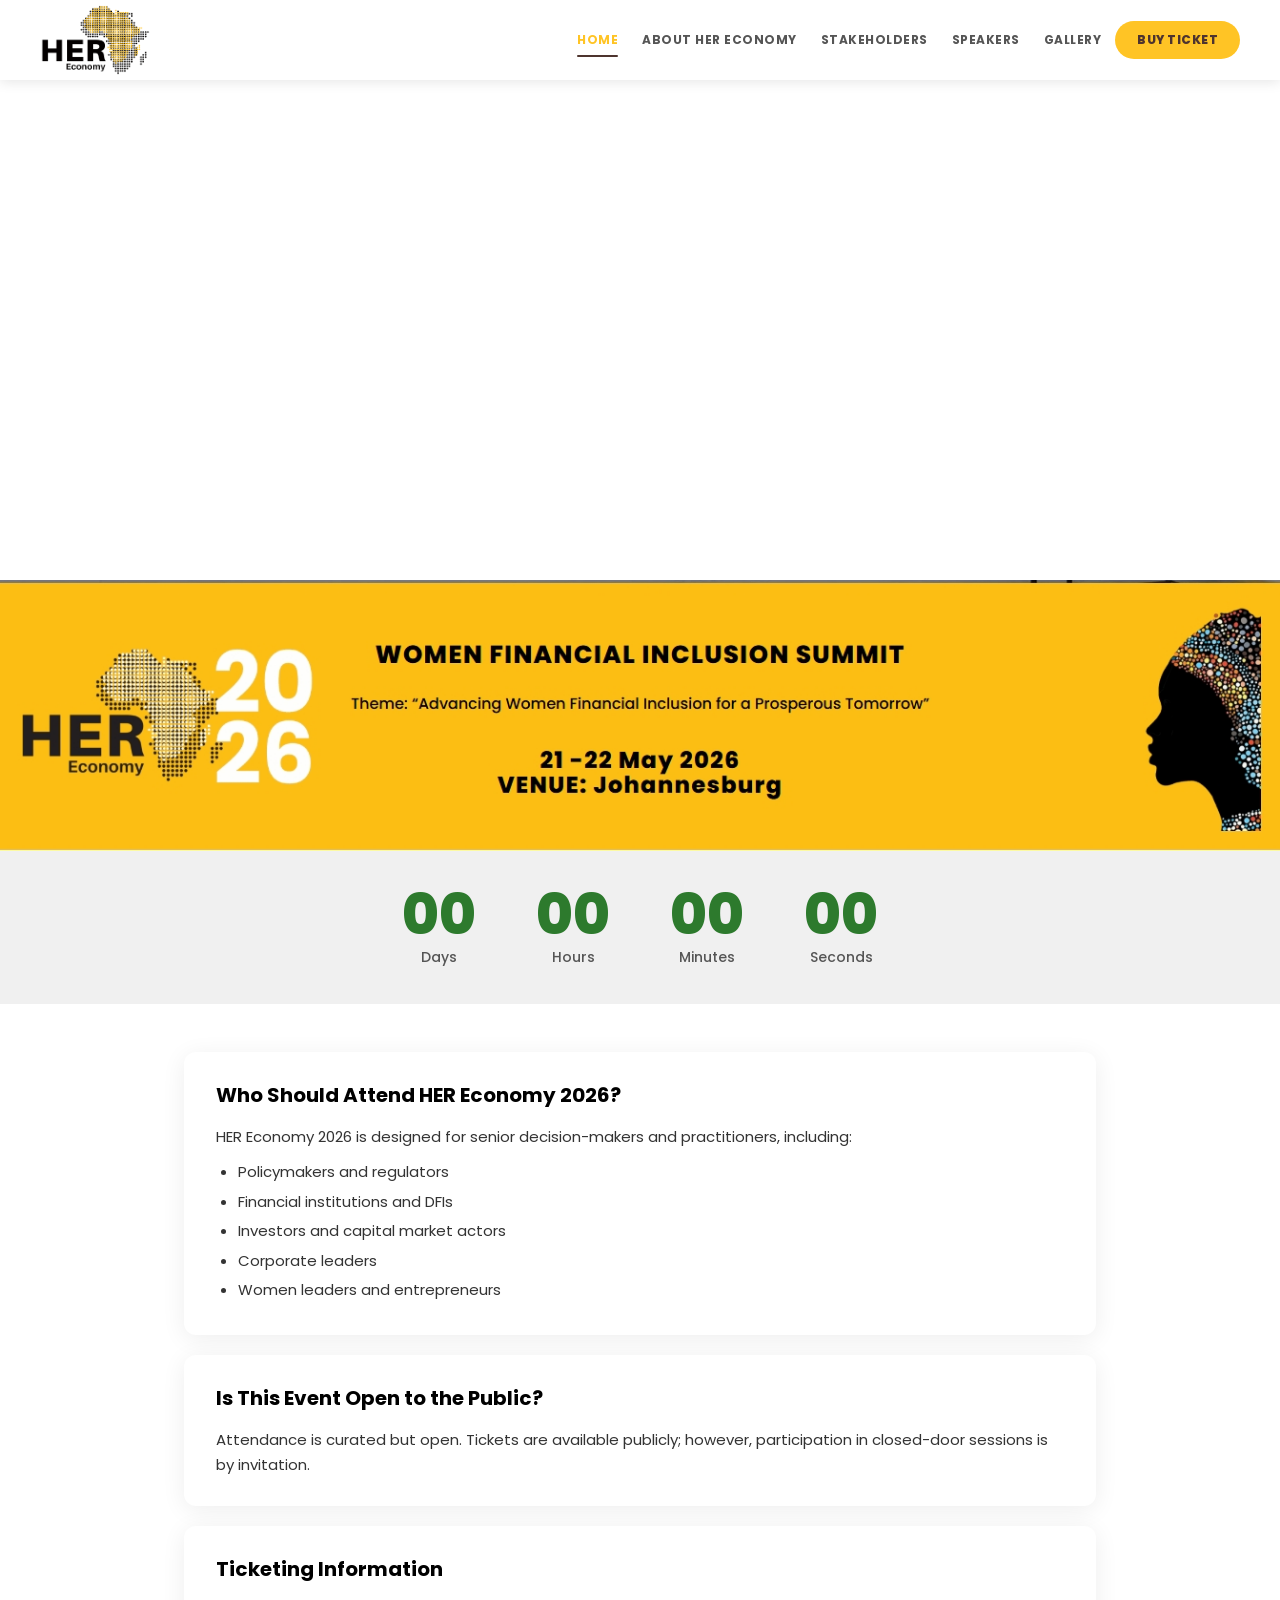
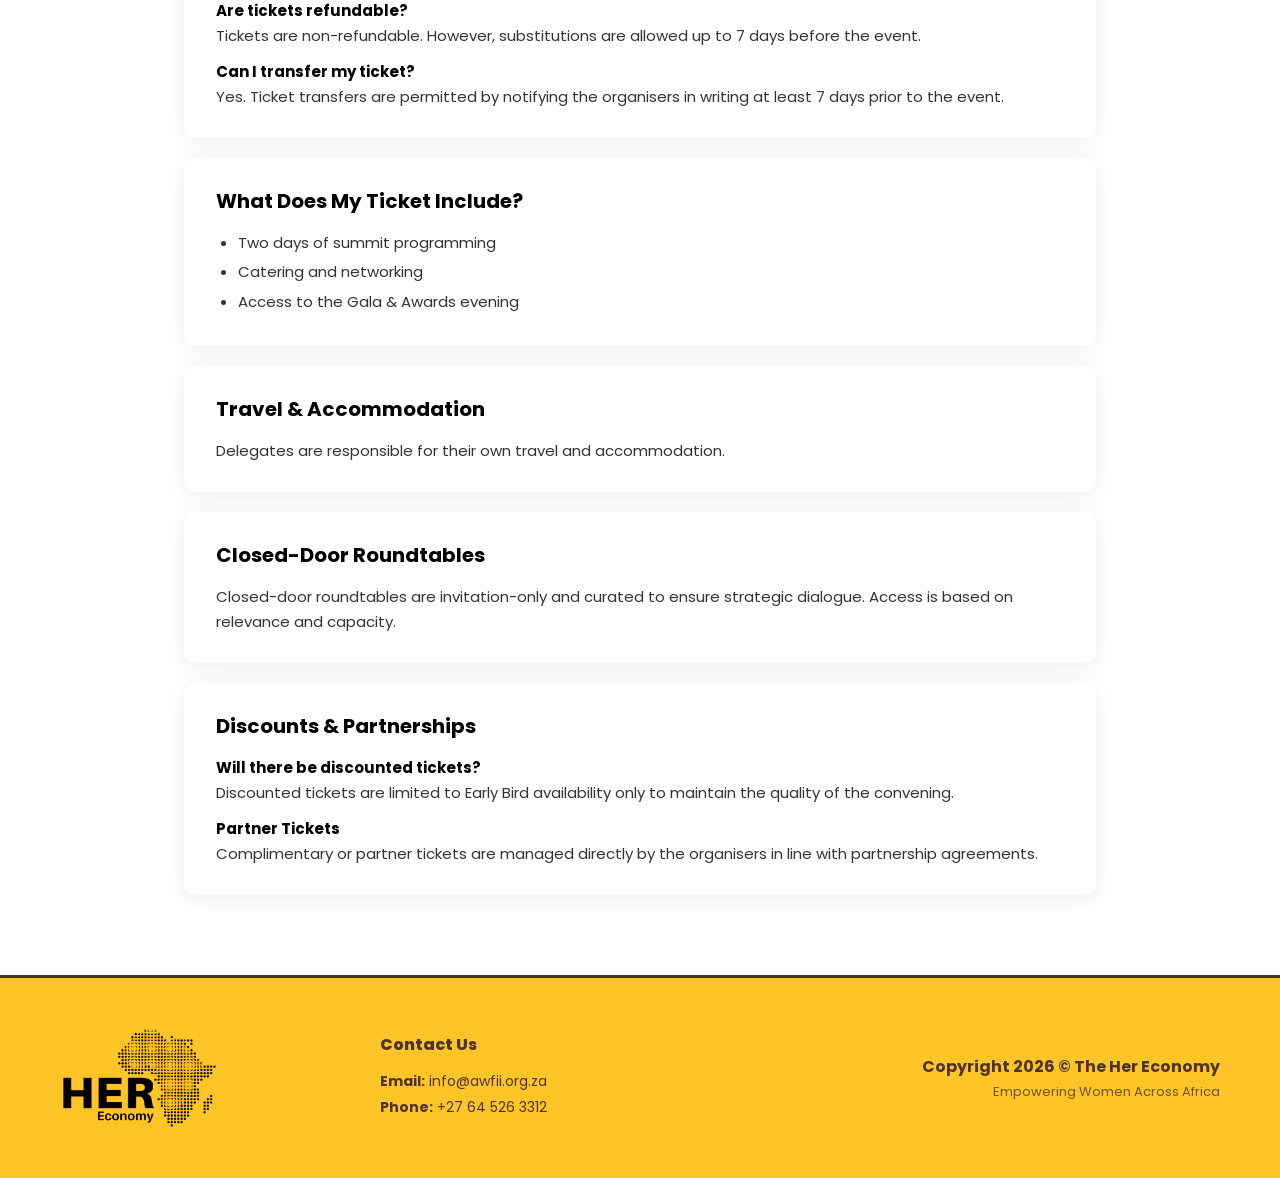
==== commit 59947945: "Updating Header and Footer" ====
--- a/index.html
+++ b/index.html
@@ -1,4 +1,3 @@
-
 <!DOCTYPE html>
 <html lang="en-US">
 <head>
@@ -11,7 +10,20 @@
 </head>
 <body>
 
-    <div id="header-placeholder"></div>
+    <header class="site-header">
+        <a href="index.html" class="header-logo-link">
+            <img src="images/2026/02/her-economy-logo-new.png" alt="The Her Economy" />
+        </a>
+        <button class="mobile-toggle" id="mobileToggle" aria-label="Toggle menu">☰</button>
+        <nav class="nav-menu" id="navMenu">
+            <a href="index.html" class="active">HOME</a>
+            <a href="pages/about.html">ABOUT HER ECONOMY</a>
+            <a href="pages/stakeholders.html">STAKEHOLDERS</a>
+            <a href="pages/speakers.html">SPEAKERS</a>
+            <a href="pages/gallery.html">GALLERY</a>
+            <a href="pages/ticket.html" class="btn-buy">BUY TICKET</a>
+        </nav>
+    </header>
 
     <section class="hero">
         <div class="event-image-slider">
@@ -100,26 +112,23 @@
         </div>
     </main>
 
-    <div id="footer-placeholder"></div>
+    <footer class="site-footer">
+        <div class="footer-inner">
+            <a href="index.html" class="footer-logo-link">
+                <img src="images/2026/02/her-economy-logo-new.png" alt="Her Economy Logo" />
+            </a>
+            <div class="footer-contact">
+                <h4>Contact Us</h4>
+                <p><strong>Email:</strong> info@awfii.org.za</p>
+                <p><strong>Phone:</strong> +27 64 526 3312</p>
+            </div>
+            <div class="footer-copy">
+                <p class="copy-main">Copyright 2026 &copy; The Her Economy</p>
+                <p class="copy-sub">Empowering Women Across Africa</p>
+            </div>
+        </div>
+    </footer>
 
     <script src="js/script.js"></script>
-    <script>
-        // Load header and footer
-        fetch('components/header.html')
-            .then(response => response.text())
-            .then(data => {
-                document.getElementById('header-placeholder').innerHTML = data;
-                setActiveNavLink('index.html');
-                initMobileToggle();
-            })
-            .catch(error => console.error('Error loading header:', error));
-        
-        fetch('components/footer.html')
-            .then(response => response.text())
-            .then(data => {
-                document.getElementById('footer-placeholder').innerHTML = data;
-            })
-            .catch(error => console.error('Error loading footer:', error));
-    </script>
 </body>
 </html>
--- a/css/style.css
+++ b/css/style.css
@@ -1,4 +1,3 @@
-
 *, *::before, *::after { box-sizing: border-box; margin: 0; padding: 0; }
 
 :root {
@@ -32,8 +31,8 @@
     --border-color: rgba(201, 42, 45, 1);
     --field-border-width: 1px;
     --field-border-style: solid;
-    --bg-color: #ffffff;
-    --bg-color-active: #ffffff;
+    --bg-color: #f7f7f7;
+    --bg-color-active: #f2f2f2;
     --border-color-active: #4E342E;
     --border-color-error: #F04438;
     --required-color: #F04438;
@@ -50,7 +49,9 @@
 a { text-decoration: none; color: inherit; }
 img { display: block; max-width: 100%; height: auto; }
 
-/* HEADER */
+/* ============================================================
+   HEADER
+   ============================================================ */
 .site-header {
     position: fixed;
     top: 0; left: 0;
@@ -63,6 +64,12 @@
     align-items: center;
     justify-content: space-between;
     padding: 0 40px;
+    transition: background 0.3s ease, box-shadow 0.3s ease;
+}
+
+/* When scrolled: tighter shadow to complement frosted look */
+.site-header.scrolled {
+    box-shadow: 0 4px 24px rgba(0,0,0,0.14);
 }
 
 .header-logo-link { display: flex; align-items: center; flex-shrink: 0; }
@@ -74,27 +81,41 @@
     gap: 4px;
 }
 
+/* Nav links — font darkens on scroll via .scrolled class */
 .nav-menu a {
     font-weight: 700;
     font-size: 12px;
     letter-spacing: 0.5px;
-    color: var(--text-dark);
+    color: #555;
     padding: 6px 10px;
     text-transform: uppercase;
-    transition: color 0.2s;
+    transition: color 0.25s;
     position: relative;
 }
 
-.nav-menu a.active::after {
+/* Scrolled state: links become dark/brown */
+.site-header.scrolled .nav-menu a {
+    color: var(--primary-brown);
+}
+
+.nav-menu a:hover {
+    color: var(--primary-yellow);
+}
+
+/* Active nav link: yellow text + brown underline */
+.nav-menu a.active:not(.btn-buy) {
+    color: var(--primary-yellow);
+}
+
+.nav-menu a.active:not(.btn-buy)::after {
     content: '';
     position: absolute;
     bottom: -2px;
     left: 10px; right: 10px;
-    height: 2px;
+    height: 2.5px;
     background: var(--primary-brown);
-}
-
-.nav-menu a:hover { color: var(--primary-brown); }
+    border-radius: 2px;
+}
 
 .btn-buy {
     background: var(--primary-yellow) !important;
@@ -111,6 +132,11 @@
     box-shadow: 0 6px 20px rgba(255,196,37,0.4);
 }
 
+/* Active state on Buy Ticket pill: slightly deeper shade */
+.btn-buy.active {
+    box-shadow: 0 0 0 3px rgba(78,52,46,0.25) !important;
+}
+
 .mobile-toggle {
     display: none;
     font-size: 26px;
@@ -121,7 +147,9 @@
     padding: 4px 8px;
 }
 
-/* HERO SLIDER */
+/* ============================================================
+   HERO SLIDER
+   ============================================================ */
 .hero {
     position: relative;
     width: 100%;
@@ -159,7 +187,9 @@
     100% { opacity: 0; }
 }
 
-/* SUMMIT BANNER */
+/* ============================================================
+   SUMMIT BANNER
+   ============================================================ */
 .summit-banner {
     padding: 0;
     margin: 0;
@@ -175,7 +205,9 @@
     display: block;
 }
 
-/* COUNTDOWN */
+/* ============================================================
+   COUNTDOWN
+   ============================================================ */
 .countdown-section {
     background: #f0f0f0;
     padding: 36px 40px;
@@ -206,7 +238,9 @@
     margin-top: 4px;
 }
 
-/* FAQ CARDS */
+/* ============================================================
+   FAQ CARDS
+   ============================================================ */
 .main-content {
     max-width: 960px;
     margin: 0 auto;
@@ -239,7 +273,9 @@
 .faq-card ul li { font-size: 15px; color: var(--text-body); line-height: 1.7; margin-bottom: 4px; }
 .faq-card strong { font-weight: 700; color: var(--text-dark); }
 
-/* FOOTER */
+/* ============================================================
+   FOOTER
+   ============================================================ */
 .site-footer {
     background: var(--primary-yellow);
     border-top: 3px solid var(--primary-brown);
@@ -265,7 +301,9 @@
 .footer-copy .copy-main { font-size: 16px; font-weight: 700; }
 .footer-copy .copy-sub { font-size: 13px; opacity: 0.8; }
 
-/* ABOUT PAGE STYLES */
+/* ============================================================
+   ABOUT PAGE STYLES
+   ============================================================ */
 .hero-section {
     position: relative;
     width: 100%;
@@ -644,7 +682,9 @@
 }
 .newsletter-form button:hover { background: var(--dark-brown); }
 
-/* STAKEHOLDERS PAGE STYLES */
+/* ============================================================
+   STAKEHOLDERS PAGE STYLES
+   ============================================================ */
 .page-body {
     margin-top: 80px;
     padding: 60px 40px 20px;
@@ -708,7 +748,9 @@
 .logo-card:hover { box-shadow: 0 4px 18px rgba(0,0,0,0.10); }
 .logo-card img { width: 180px; height: 120px; object-fit: contain; margin: 0 auto; }
 
-/* SPEAKERS PAGE STYLES */
+/* ============================================================
+   SPEAKERS PAGE STYLES
+   ============================================================ */
 .video-bg-wrapper {
     position: fixed;
     top: 0; left: 0;
@@ -789,7 +831,9 @@
 .speaker-photo img { width: 100%; height: 100%; object-fit: cover; display: block; }
 .speaker-name { margin-top: 10px; font-size: 14px; font-weight: 500; color: var(--text-dark); }
 
-/* GALLERY PAGE STYLES */
+/* ============================================================
+   GALLERY PAGE STYLES
+   ============================================================ */
 .gallery-filter {
     display: flex;
     justify-content: center;
@@ -908,13 +952,15 @@
 .lightbox-next { right: 16px; }
 .lightbox-prev:hover, .lightbox-next:hover { opacity: 1; }
 
-/* TICKET PAGE STYLES */
+/* ============================================================
+   TICKET PAGE STYLES
+   ============================================================ */
 .form-outer {
     position: relative;
-    max-width: 780px;
+    max-width: 1000px;
     margin: 60px auto;
     background: #ffffff;
-    padding: 40px 48px;
+    padding: 40px 64px;
     border-radius: 14px;
     box-shadow: 0 16px 48px rgba(0,0,0,0.08);
 }
@@ -990,7 +1036,7 @@
 }
 input:focus, textarea:focus, select:focus {
     border-color: var(--border-color-active);
-    box-shadow: 0 0 0 3px rgba(201, 42, 45, 0.15);
+    box-shadow: none;
     background-color: var(--bg-color-active);
     outline: none;
 }
@@ -1015,7 +1061,7 @@
 }
 .input-group:focus-within {
     border-color: var(--border-color-active);
-    box-shadow: 0 0 0 3px rgba(201, 42, 45, 0.15);
+    box-shadow: none;
 }
 .input-group .prefix, .input-group .suffix {
     font-family: 'Poppins', sans-serif !important;
@@ -1116,7 +1162,9 @@
     font-size: 15px; color: #6b7280;
 }
 
-/* RESPONSIVE */
+/* ============================================================
+   RESPONSIVE
+   ============================================================ */
 @media (max-width: 1024px) {
     .speakers-grid { grid-template-columns: repeat(3, 1fr); }
     .gallery-container { grid-template-columns: repeat(3, 1fr); }
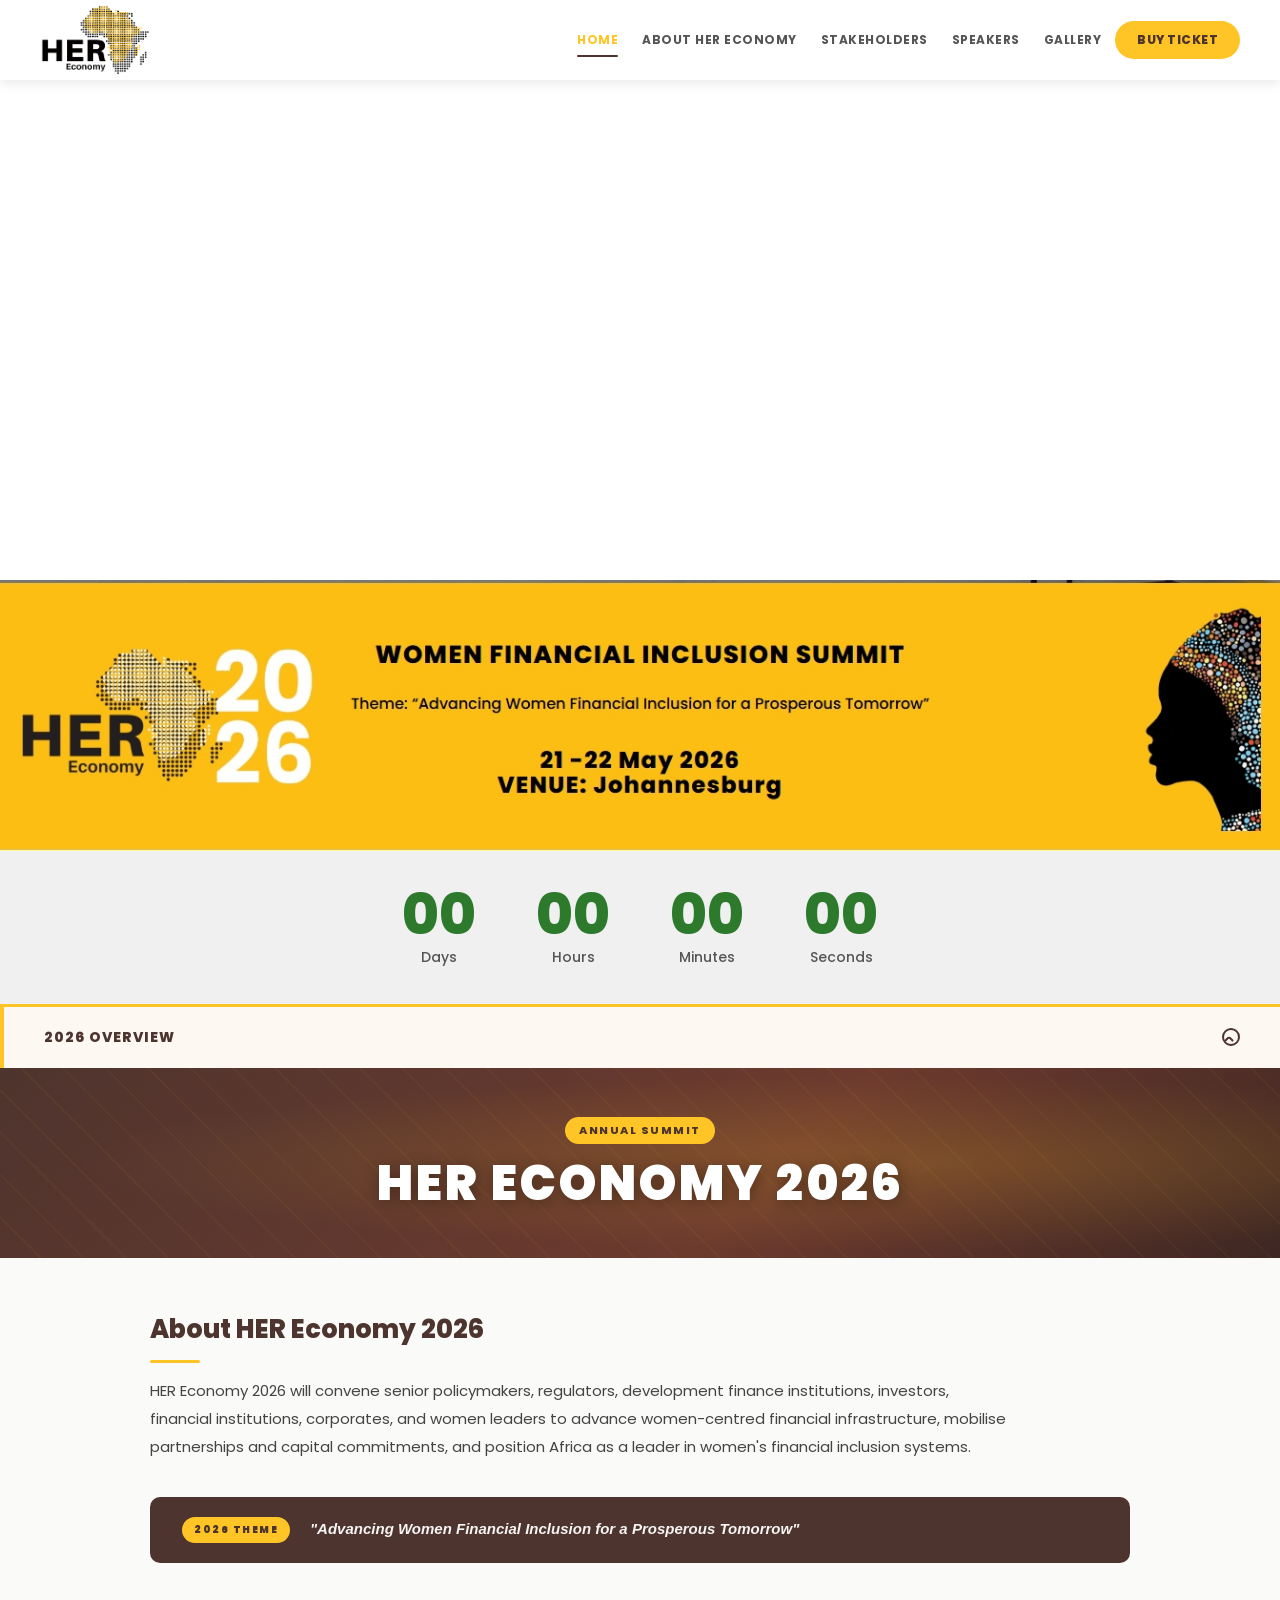
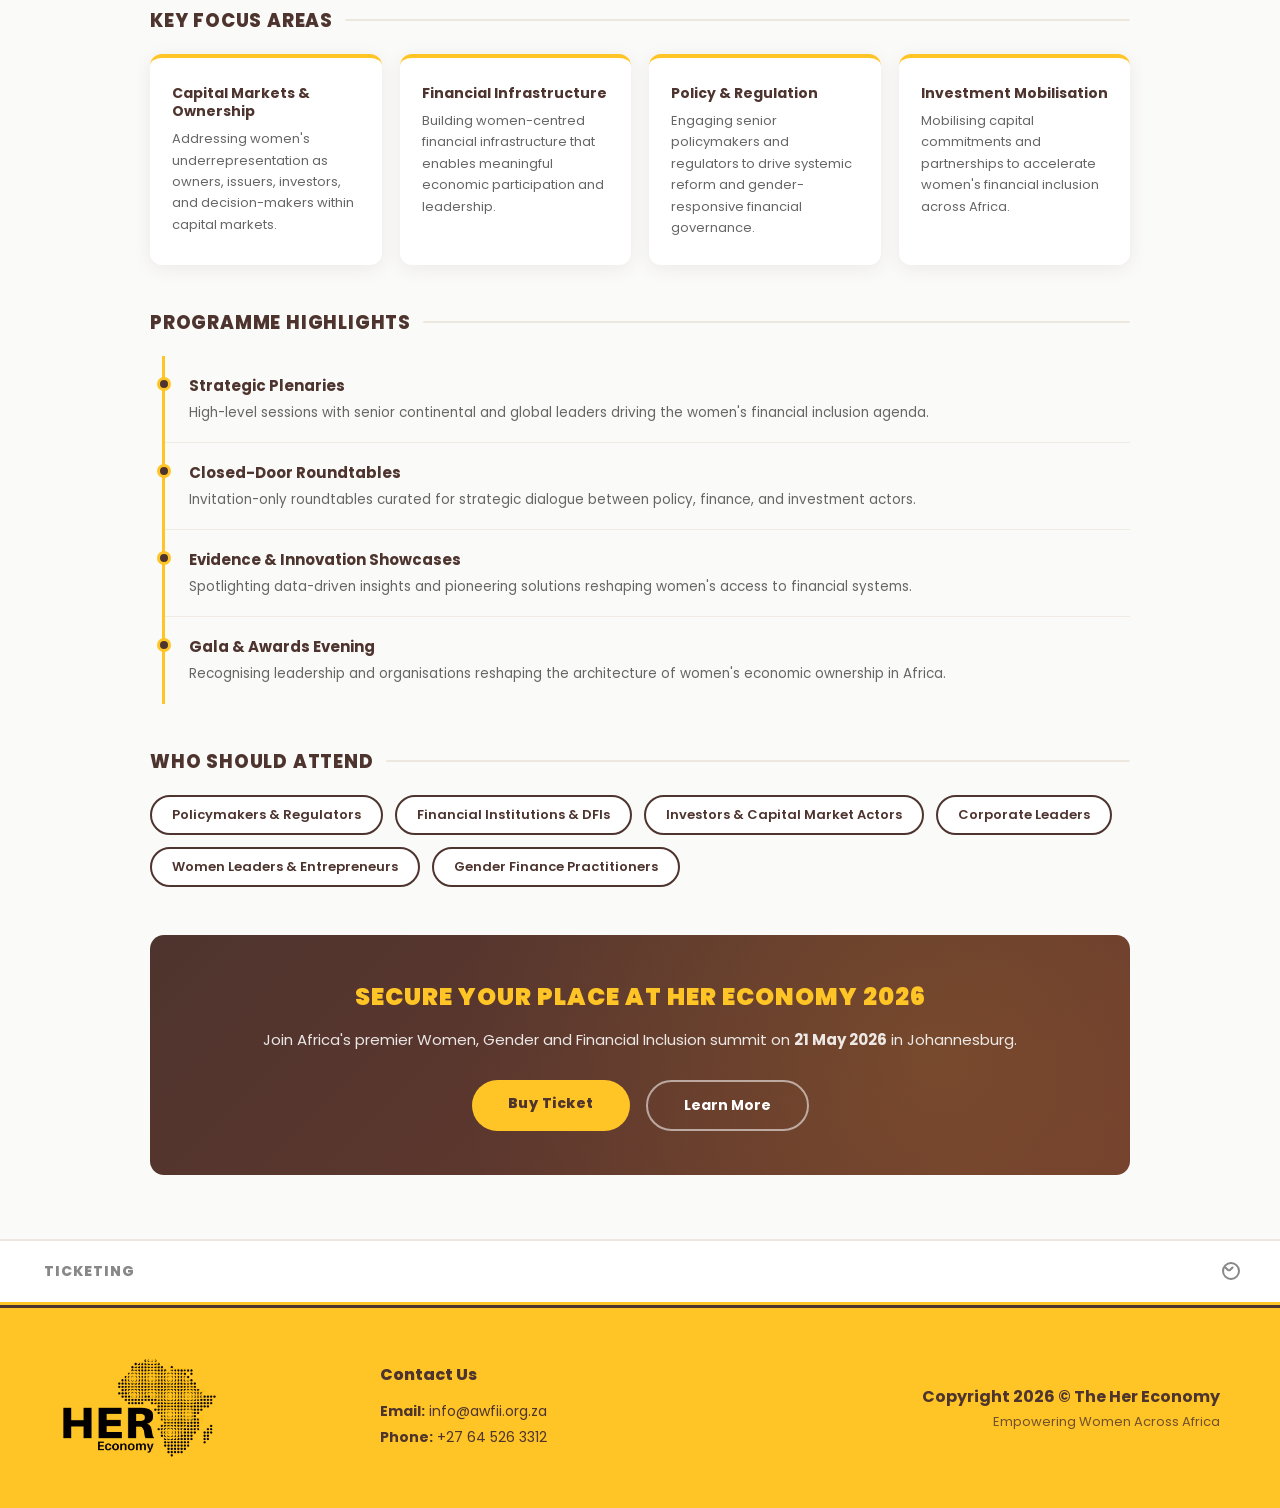
==== commit 042ab940: "Improving Layout, and Speaker Info" ====
--- a/index.html
+++ b/index.html
@@ -14,7 +14,7 @@
         <a href="index.html" class="header-logo-link">
             <img src="images/2026/02/her-economy-logo-new.png" alt="The Her Economy" />
         </a>
-        <button class="mobile-toggle" id="mobileToggle" aria-label="Toggle menu">☰</button>
+        <button class="mobile-toggle" id="mobileToggle" aria-label="Toggle menu">&#9776;</button>
         <nav class="nav-menu" id="navMenu">
             <a href="index.html" class="active">HOME</a>
             <a href="pages/about.html">ABOUT HER ECONOMY</a>
@@ -58,59 +58,194 @@
         </div>
     </section>
 
-    <main class="main-content">
-        <div class="faq-card">
-            <h2>Who Should Attend HER Economy 2026?</h2>
-            <p>HER Economy 2026 is designed for senior decision-makers and practitioners, including:</p>
-            <ul>
-                <li>Policymakers and regulators</li>
-                <li>Financial institutions and DFIs</li>
-                <li>Investors and capital market actors</li>
-                <li>Corporate leaders</li>
-                <li>Women leaders and entrepreneurs</li>
-            </ul>
-        </div>
-
-        <div class="faq-card">
-            <h2>Is This Event Open to the Public?</h2>
-            <p>Attendance is curated but open. Tickets are available publicly; however, participation in closed-door sessions is by invitation.</p>
-        </div>
-
-        <div class="faq-card">
-            <h2>Ticketing Information</h2>
-            <p><strong>Are tickets refundable?</strong><br>
-            Tickets are non-refundable. However, substitutions are allowed up to 7 days before the event.</p>
-            <p><strong>Can I transfer my ticket?</strong><br>
-            Yes. Ticket transfers are permitted by notifying the organisers in writing at least 7 days prior to the event.</p>
-        </div>
-
-        <div class="faq-card">
-            <h2>What Does My Ticket Include?</h2>
-            <ul>
-                <li>Two days of summit programming</li>
-                <li>Catering and networking</li>
-                <li>Access to the Gala &amp; Awards evening</li>
-            </ul>
-        </div>
-
-        <div class="faq-card">
-            <h2>Travel &amp; Accommodation</h2>
-            <p>Delegates are responsible for their own travel and accommodation.</p>
-        </div>
-
-        <div class="faq-card">
-            <h2>Closed-Door Roundtables</h2>
-            <p>Closed-door roundtables are invitation-only and curated to ensure strategic dialogue. Access is based on relevance and capacity.</p>
-        </div>
-
-        <div class="faq-card">
-            <h2>Discounts &amp; Partnerships</h2>
-            <p><strong>Will there be discounted tickets?</strong><br>
-            Discounted tickets are limited to Early Bird availability only to maintain the quality of the convening.</p>
-            <p><strong>Partner Tickets</strong><br>
-            Complimentary or partner tickets are managed directly by the organisers in line with partnership agreements.</p>
-        </div>
-    </main>
+    <!-- ============================================================
+         ACCORDION TAB SECTION: 2026 Overview + Ticketing
+         ============================================================ -->
+    <section class="overview-section">
+
+        <!-- ── Tab 1: 2026 Overview ── -->
+        <div class="accordion-tab" id="accord-overview">
+            <button class="accordion-tab-btn active" data-accord="overview" aria-expanded="true" aria-controls="accord-panel-overview">
+                <span>2026 Overview</span>
+                <span class="accord-chevron" aria-hidden="true"></span>
+            </button>
+
+            <div class="accordion-panel" id="accord-panel-overview" role="region" aria-labelledby="accord-btn-overview" style="display:block;">
+
+                <!-- Hero cover -->
+                <div class="overview-cover overview-cover--brand">
+                    <div class="overview-cover-brand-inner">
+                        <span class="oc-tag">Annual Summit</span>
+                        <h2>HER Economy 2026</h2>
+                    </div>
+                </div>
+
+                <!-- Overview body content -->
+                <div class="overview-body">
+
+                    <div class="overview-intro">
+                        <h3>About HER Economy 2026</h3>
+                        <p>HER Economy 2026 will convene senior policymakers, regulators, development finance institutions, investors, financial institutions, corporates, and women leaders to advance women-centred financial infrastructure, mobilise partnerships and capital commitments, and position Africa as a leader in women's financial inclusion systems.</p>
+                    </div>
+
+                    <!-- Theme banner -->
+                    <div class="overview-theme-banner">
+                        <span class="theme-label">2026 THEME</span>
+                        <span class="theme-text">"Advancing Women Financial Inclusion for a Prosperous Tomorrow"</span>
+                    </div>
+
+                    <!-- Key focus areas -->
+                    <h4 class="overview-sub-heading">Key Focus Areas</h4>
+                    <div class="overview-focus-grid">
+                        <div class="focus-card">
+                            <h5>Capital Markets &amp; Ownership</h5>
+                            <p>Addressing women's underrepresentation as owners, issuers, investors, and decision-makers within capital markets.</p>
+                        </div>
+                        <div class="focus-card">
+                            <h5>Financial Infrastructure</h5>
+                            <p>Building women-centred financial infrastructure that enables meaningful economic participation and leadership.</p>
+                        </div>
+                        <div class="focus-card">
+                            <h5>Policy &amp; Regulation</h5>
+                            <p>Engaging senior policymakers and regulators to drive systemic reform and gender-responsive financial governance.</p>
+                        </div>
+                        <div class="focus-card">
+                            <h5>Investment Mobilisation</h5>
+                            <p>Mobilising capital commitments and partnerships to accelerate women's financial inclusion across Africa.</p>
+                        </div>
+                    </div>
+
+                    <!-- Programme Highlights -->
+                    <h4 class="overview-sub-heading">Programme Highlights</h4>
+                    <div class="overview-programme">
+                        <div class="programme-item">
+                            <div class="prog-dot"></div>
+                            <div>
+                                <strong>Strategic Plenaries</strong>
+                                <p>High-level sessions with senior continental and global leaders driving the women's financial inclusion agenda.</p>
+                            </div>
+                        </div>
+                        <div class="programme-item">
+                            <div class="prog-dot"></div>
+                            <div>
+                                <strong>Closed-Door Roundtables</strong>
+                                <p>Invitation-only roundtables curated for strategic dialogue between policy, finance, and investment actors.</p>
+                            </div>
+                        </div>
+                        <div class="programme-item">
+                            <div class="prog-dot"></div>
+                            <div>
+                                <strong>Evidence &amp; Innovation Showcases</strong>
+                                <p>Spotlighting data-driven insights and pioneering solutions reshaping women's access to financial systems.</p>
+                            </div>
+                        </div>
+                        <div class="programme-item">
+                            <div class="prog-dot"></div>
+                            <div>
+                                <strong>Gala &amp; Awards Evening</strong>
+                                <p>Recognising leadership and organisations reshaping the architecture of women's economic ownership in Africa.</p>
+                            </div>
+                        </div>
+                    </div>
+
+                    <!-- Who attends -->
+                    <h4 class="overview-sub-heading">Who Should Attend</h4>
+                    <div class="overview-attendees">
+                        <div class="attendee-pill">Policymakers &amp; Regulators</div>
+                        <div class="attendee-pill">Financial Institutions &amp; DFIs</div>
+                        <div class="attendee-pill">Investors &amp; Capital Market Actors</div>
+                        <div class="attendee-pill">Corporate Leaders</div>
+                        <div class="attendee-pill">Women Leaders &amp; Entrepreneurs</div>
+                        <div class="attendee-pill">Gender Finance Practitioners</div>
+                    </div>
+
+                    <!-- CTA -->
+                    <div class="overview-cta">
+                        <div class="overview-cta-inner">
+                            <h4>Secure Your Place at HER Economy 2026</h4>
+                            <p>Join Africa's premier Women, Gender and Financial Inclusion summit on <strong>21 May 2026</strong> in Johannesburg.</p>
+                            <div class="overview-cta-btns">
+                                <a href="pages/ticket.html" class="btn-ov-primary">Buy Ticket</a>
+                                <a href="pages/about.html" class="btn-ov-secondary">Learn More</a>
+                            </div>
+                        </div>
+                    </div>
+
+                </div><!-- /overview-body -->
+            </div><!-- /accordion-panel overview -->
+        </div><!-- /accord-overview -->
+
+        <!-- ── Tab 2: Ticketing ── -->
+        <div class="accordion-tab" id="accord-ticketing">
+            <button class="accordion-tab-btn" data-accord="ticketing" aria-expanded="false" aria-controls="accord-panel-ticketing">
+                <span>Ticketing</span>
+                <span class="accord-chevron" aria-hidden="true"></span>
+            </button>
+
+            <div class="accordion-panel" id="accord-panel-ticketing" role="region" aria-labelledby="accord-btn-ticketing" style="display:none;">
+                <div class="overview-body">
+                    <div class="ticketing-panel">
+
+                        <div class="ticket-item">
+                            <div>
+                                <strong>Is This Event Open to the Public?</strong>
+                                <p>Attendance is curated but open. Tickets are available publicly; however, participation in closed-door sessions is by invitation only.</p>
+                            </div>
+                        </div>
+
+                        <div class="ticket-item">
+                            <div>
+                                <strong>Are Tickets Refundable?</strong>
+                                <p>Tickets are non-refundable. However, substitutions are allowed up to 7 days before the event.</p>
+                            </div>
+                        </div>
+
+                        <div class="ticket-item">
+                            <div>
+                                <strong>Can I Transfer My Ticket?</strong>
+                                <p>Yes. Ticket transfers are permitted by notifying the organisers in writing at least 7 days prior to the event.</p>
+                            </div>
+                        </div>
+
+                        <div class="ticket-item">
+                            <div>
+                                <strong>What Does My Ticket Include?</strong>
+                                <ul class="ticket-includes">
+                                    <li>Two days of summit programming</li>
+                                    <li>Catering and networking</li>
+                                    <li>Access to the Gala &amp; Awards evening</li>
+                                </ul>
+                            </div>
+                        </div>
+
+                        <div class="ticket-item">
+                            <div>
+                                <strong>Travel &amp; Accommodation</strong>
+                                <p>Delegates are responsible for their own travel and accommodation.</p>
+                            </div>
+                        </div>
+
+                        <div class="ticket-item">
+                            <div>
+                                <strong>Closed-Door Roundtables</strong>
+                                <p>Invitation-only and curated to ensure strategic dialogue. Access is based on relevance and capacity.</p>
+                            </div>
+                        </div>
+
+                        <div class="ticket-item">
+                            <div>
+                                <strong>Discounts &amp; Partnerships</strong>
+                                <p>Discounted tickets are limited to Early Bird availability only. Complimentary or partner tickets are managed directly by the organisers in line with partnership agreements.</p>
+                            </div>
+                        </div>
+
+                    </div><!-- /ticketing-panel -->
+                </div><!-- /overview-body -->
+            </div><!-- /accordion-panel ticketing -->
+        </div><!-- /accord-ticketing -->
+
+    </section>
+    <!-- /ACCORDION TAB SECTION -->
 
     <footer class="site-footer">
         <div class="footer-inner">
@@ -130,5 +265,537 @@
     </footer>
 
     <script src="js/script.js"></script>
+
+    <script>
+    /* Accordion toggle */
+    document.querySelectorAll('.accordion-tab-btn').forEach(function(btn) {
+        btn.addEventListener('click', function() {
+            var key   = this.getAttribute('data-accord');
+            var panel = document.getElementById('accord-panel-' + key);
+            var isOpen = this.getAttribute('aria-expanded') === 'true';
+
+            /* Close all */
+            document.querySelectorAll('.accordion-tab-btn').forEach(function(b) {
+                b.setAttribute('aria-expanded', 'false');
+                b.classList.remove('active');
+            });
+            document.querySelectorAll('.accordion-panel').forEach(function(p) {
+                p.style.display = 'none';
+            });
+
+            /* If it was closed, open it */
+            if (!isOpen) {
+                this.setAttribute('aria-expanded', 'true');
+                this.classList.add('active');
+                panel.style.display = 'block';
+            }
+        });
+    });
+    </script>
+
+    <style>
+    /* ============================================================
+       ACCORDION TABS — 2026 OVERVIEW & TICKETING
+       ============================================================ */
+
+    .overview-section {
+        background: #fafaf8;
+        border-top: 3px solid var(--primary-yellow);
+        border-bottom: 3px solid var(--primary-yellow);
+    }
+
+    /* ── Accordion tab wrapper ── */
+    .accordion-tab {
+        border-bottom: 2px solid #ede8df;
+    }
+
+    .accordion-tab:last-child {
+        border-bottom: none;
+    }
+
+    /* ── Accordion button ── */
+    .accordion-tab-btn {
+        width: 100%;
+        display: flex;
+        justify-content: space-between;
+        align-items: center;
+        background: #fff;
+        border: none;
+        padding: 20px 40px;
+        font-family: 'Poppins', sans-serif;
+        font-size: 14px;
+        font-weight: 800;
+        letter-spacing: 1px;
+        text-transform: uppercase;
+        color: #888;
+        cursor: pointer;
+        text-align: left;
+        transition: color 0.25s, background 0.25s;
+        border-left: 4px solid transparent;
+    }
+
+    .accordion-tab-btn:hover:not(.active) {
+        color: var(--primary-brown);
+        background: #fdf8f2;
+    }
+
+    .accordion-tab-btn.active {
+        color: var(--primary-brown);
+        background: #fdf8f2;
+        border-left-color: var(--primary-yellow);
+    }
+
+    /* ── Chevron indicator ── */
+    .accord-chevron {
+        width: 18px;
+        height: 18px;
+        flex-shrink: 0;
+        position: relative;
+        border: 2px solid currentColor;
+        border-radius: 50%;
+        transition: transform 0.3s;
+    }
+
+    .accord-chevron::before,
+    .accord-chevron::after {
+        content: '';
+        position: absolute;
+        top: 50%;
+        left: 50%;
+        width: 6px;
+        height: 2px;
+        background: currentColor;
+        border-radius: 1px;
+    }
+
+    .accord-chevron::before {
+        transform: translate(-8px, -50%) rotate(45deg);
+        transform-origin: right center;
+    }
+
+    .accord-chevron::after {
+        transform: translate(-2px, -50%) rotate(-45deg);
+        transform-origin: left center;
+    }
+
+    .accordion-tab-btn.active .accord-chevron::before {
+        transform: translate(-8px, -50%) rotate(-45deg);
+        transform-origin: right center;
+    }
+
+    .accordion-tab-btn.active .accord-chevron::after {
+        transform: translate(-2px, -50%) rotate(45deg);
+        transform-origin: left center;
+    }
+
+    /* ── Panel ── */
+    .accordion-panel {
+        background: #fafaf8;
+    }
+
+    /* ── Brand cover ── */
+    .overview-cover--brand {
+        width: 100%;
+        background: linear-gradient(135deg, var(--primary-brown) 0%, #6d3a2e 60%, #3e2723 100%);
+        position: relative;
+        overflow: hidden;
+        display: flex;
+        align-items: center;
+        justify-content: center;
+        min-height: 160px;
+        padding: 48px 40px;
+    }
+
+    .overview-cover--brand::before {
+        content: '';
+        position: absolute;
+        inset: 0;
+        background: radial-gradient(ellipse at 70% 50%, rgba(255,196,37,0.18) 0%, transparent 65%);
+        pointer-events: none;
+    }
+
+    .overview-cover--brand::after {
+        content: '';
+        position: absolute;
+        inset: 0;
+        background-image: repeating-linear-gradient(
+            45deg,
+            transparent,
+            transparent 28px,
+            rgba(255,196,37,0.04) 28px,
+            rgba(255,196,37,0.04) 30px
+        );
+        pointer-events: none;
+    }
+
+    .overview-cover-brand-inner {
+        position: relative;
+        z-index: 1;
+        text-align: center;
+    }
+
+    .overview-cover-brand-inner .oc-tag {
+        display: inline-block;
+        background: var(--primary-yellow);
+        color: var(--primary-brown);
+        font-size: 11px;
+        font-weight: 800;
+        letter-spacing: 1.5px;
+        text-transform: uppercase;
+        padding: 5px 14px;
+        border-radius: 20px;
+        margin-bottom: 14px;
+    }
+
+    .overview-cover-brand-inner h2 {
+        font-size: 3rem;
+        font-weight: 900;
+        text-transform: uppercase;
+        letter-spacing: 3px;
+        line-height: 1.1;
+        color: #fff;
+        text-shadow: 2px 2px 16px rgba(0,0,0,0.35);
+        margin: 0;
+    }
+
+    /* ── Body ── */
+    .overview-body {
+        max-width: 1060px;
+        margin: 0 auto;
+        padding: 52px 40px 64px;
+    }
+
+    .overview-intro { margin-bottom: 36px; }
+
+    .overview-intro h3 {
+        color: var(--primary-brown);
+        font-size: 1.6rem;
+        font-weight: 800;
+        margin-bottom: 14px;
+        position: relative;
+        padding-bottom: 14px;
+    }
+
+    .overview-intro h3::after {
+        content: '';
+        position: absolute;
+        bottom: 0; left: 0;
+        width: 50px; height: 3px;
+        background: var(--primary-yellow);
+        border-radius: 2px;
+    }
+
+    .overview-intro p {
+        font-size: 15px;
+        line-height: 1.85;
+        color: #444;
+        max-width: 860px;
+    }
+
+    /* Theme banner */
+    .overview-theme-banner {
+        background: var(--primary-brown);
+        color: #fff;
+        border-radius: 10px;
+        padding: 20px 32px;
+        display: flex;
+        align-items: center;
+        gap: 20px;
+        margin-bottom: 44px;
+        flex-wrap: wrap;
+    }
+
+    .theme-label {
+        background: var(--primary-yellow);
+        color: var(--primary-brown);
+        font-size: 10px;
+        font-weight: 900;
+        letter-spacing: 1.5px;
+        padding: 5px 12px;
+        border-radius: 20px;
+        white-space: nowrap;
+        flex-shrink: 0;
+    }
+
+    .theme-text {
+        font-size: 15px;
+        font-weight: 600;
+        font-style: italic;
+        opacity: 0.95;
+        line-height: 1.5;
+    }
+
+    /* Sub-heading */
+    .overview-sub-heading {
+        color: var(--primary-brown);
+        font-size: 1.15rem;
+        font-weight: 800;
+        text-transform: uppercase;
+        letter-spacing: 0.8px;
+        margin: 44px 0 20px;
+        display: flex;
+        align-items: center;
+        gap: 12px;
+    }
+
+    .overview-sub-heading::after {
+        content: '';
+        flex: 1;
+        height: 2px;
+        background: #ede8df;
+        border-radius: 1px;
+    }
+
+    /* Focus grid */
+    .overview-focus-grid {
+        display: grid;
+        grid-template-columns: repeat(4, 1fr);
+        gap: 18px;
+        margin-bottom: 8px;
+    }
+
+    .focus-card {
+        background: #fff;
+        border-radius: 12px;
+        padding: 26px 22px;
+        box-shadow: 0 4px 18px rgba(78,52,46,0.08);
+        border-top: 4px solid var(--primary-yellow);
+        transition: transform 0.25s, box-shadow 0.25s;
+    }
+
+    .focus-card:hover {
+        transform: translateY(-5px);
+        box-shadow: 0 10px 32px rgba(78,52,46,0.14);
+    }
+
+    .focus-card h5 {
+        color: var(--primary-brown);
+        font-size: 14px;
+        font-weight: 700;
+        margin-bottom: 8px;
+        line-height: 1.3;
+    }
+
+    .focus-card p {
+        font-size: 13px;
+        color: #666;
+        line-height: 1.65;
+        margin: 0;
+    }
+
+    /* Programme list */
+    .overview-programme {
+        display: flex;
+        flex-direction: column;
+        gap: 0;
+        border-left: 3px solid var(--primary-yellow);
+        margin-left: 12px;
+    }
+
+    .programme-item {
+        display: flex;
+        align-items: flex-start;
+        gap: 18px;
+        padding: 18px 20px 18px 0;
+        border-bottom: 1px solid #f0ebe3;
+        position: relative;
+    }
+
+    .programme-item:last-child { border-bottom: none; }
+
+    .prog-dot {
+        width: 14px;
+        height: 14px;
+        border-radius: 50%;
+        background: var(--primary-brown);
+        border: 3px solid var(--primary-yellow);
+        flex-shrink: 0;
+        margin-top: 3px;
+        margin-left: -8px;
+    }
+
+    .programme-item strong {
+        display: block;
+        color: var(--primary-brown);
+        font-size: 15px;
+        font-weight: 700;
+        margin-bottom: 5px;
+    }
+
+    .programme-item p {
+        font-size: 13.5px;
+        color: #666;
+        line-height: 1.65;
+        margin: 0;
+    }
+
+    /* Ticketing panel */
+    .ticketing-panel {
+        background: #fff;
+        border-radius: 12px;
+        box-shadow: 0 4px 22px rgba(78,52,46,0.08);
+        border-left: 4px solid var(--primary-yellow);
+        overflow: hidden;
+    }
+
+    .ticket-item {
+        display: flex;
+        align-items: flex-start;
+        gap: 14px;
+        padding: 20px 28px;
+        border-bottom: 1px solid #f0ebe3;
+        transition: background 0.2s;
+    }
+
+    .ticket-item:last-child { border-bottom: none; }
+
+    .ticket-item:hover { background: #fdf8f2; }
+
+    .ticket-item strong {
+        display: block;
+        color: var(--primary-brown);
+        font-size: 14px;
+        font-weight: 700;
+        margin-bottom: 6px;
+    }
+
+    .ticket-item p {
+        font-size: 13px;
+        color: #666;
+        line-height: 1.65;
+        margin: 0;
+    }
+
+    .ticket-includes {
+        margin: 4px 0 0 16px;
+        padding: 0;
+        font-size: 13px;
+        color: #666;
+        line-height: 1.9;
+    }
+
+    /* Attendee pills */
+    .overview-attendees {
+        display: flex;
+        flex-wrap: wrap;
+        gap: 12px;
+        margin-bottom: 8px;
+    }
+
+    .attendee-pill {
+        background: #fff;
+        border: 2px solid var(--primary-brown);
+        color: var(--primary-brown);
+        font-size: 13px;
+        font-weight: 600;
+        padding: 8px 20px;
+        border-radius: 30px;
+        transition: background 0.2s, color 0.2s;
+        cursor: default;
+    }
+
+    .attendee-pill:hover {
+        background: var(--primary-brown);
+        color: #fff;
+    }
+
+    /* CTA box */
+    .overview-cta {
+        margin-top: 48px;
+        border-radius: 14px;
+        overflow: hidden;
+        background: linear-gradient(135deg, var(--primary-brown) 0%, #6d3a2e 100%);
+        position: relative;
+    }
+
+    .overview-cta::before {
+        content: '';
+        position: absolute;
+        inset: 0;
+        background-image: radial-gradient(circle at 80% 50%, rgba(255,196,37,0.12) 0%, transparent 60%);
+    }
+
+    .overview-cta-inner {
+        position: relative;
+        z-index: 1;
+        padding: 44px 48px;
+        text-align: center;
+    }
+
+    .overview-cta-inner h4 {
+        color: var(--primary-yellow);
+        font-size: 1.5rem;
+        font-weight: 900;
+        text-transform: uppercase;
+        letter-spacing: 1px;
+        margin-bottom: 14px;
+    }
+
+    .overview-cta-inner p {
+        color: rgba(255,255,255,0.88);
+        font-size: 15px;
+        margin-bottom: 28px;
+        line-height: 1.6;
+    }
+
+    .overview-cta-btns {
+        display: flex;
+        justify-content: center;
+        gap: 16px;
+        flex-wrap: wrap;
+    }
+
+    .btn-ov-primary {
+        background: var(--primary-yellow);
+        color: var(--primary-brown);
+        padding: 13px 36px;
+        border-radius: 30px;
+        font-weight: 800;
+        font-size: 14px;
+        letter-spacing: 0.5px;
+        transition: transform 0.2s, box-shadow 0.2s;
+        display: inline-block;
+        text-decoration: none;
+    }
+
+    .btn-ov-primary:hover {
+        transform: translateY(-2px);
+        box-shadow: 0 6px 20px rgba(255,196,37,0.4);
+    }
+
+    .btn-ov-secondary {
+        background: transparent;
+        color: #fff;
+        padding: 13px 36px;
+        border-radius: 30px;
+        font-weight: 700;
+        font-size: 14px;
+        border: 2px solid rgba(255,255,255,0.55);
+        transition: border-color 0.2s, background 0.2s;
+        display: inline-block;
+        text-decoration: none;
+    }
+
+    .btn-ov-secondary:hover {
+        border-color: #fff;
+        background: rgba(255,255,255,0.1);
+    }
+
+    /* ── Responsive ── */
+    @media (max-width: 900px) {
+        .overview-focus-grid { grid-template-columns: repeat(2, 1fr); }
+        .overview-cover--brand { min-height: 120px; padding: 36px 24px; }
+        .overview-cover-brand-inner h2 { font-size: 2rem; }
+        .overview-body { padding: 36px 20px 48px; }
+        .overview-cta-inner { padding: 32px 24px; }
+        .accordion-tab-btn { padding: 18px 24px; }
+    }
+
+    @media (max-width: 540px) {
+        .overview-focus-grid { grid-template-columns: 1fr; }
+        .overview-cover-brand-inner h2 { font-size: 1.5rem; letter-spacing: 1.5px; }
+        .accordion-tab-btn { padding: 16px 20px; font-size: 12px; }
+    }
+    </style>
 </body>
 </html>
--- a/css/style.css
+++ b/css/style.css
@@ -721,7 +721,7 @@
     display: flex;
     gap: 20px;
     width: max-content;
-    animation: marqueeScroll 35s linear infinite;
+    animation: marqueeScroll 80s linear infinite;
 }
 
 .marquee-track:hover { animation-play-state: paused; }
@@ -822,13 +822,14 @@
 .speaker-card { text-align: center; background: transparent; }
 .speaker-photo {
     width: 100%;
-    aspect-ratio: 4 / 3;
+    height: auto;
+    aspect-ratio: unset;
     border-radius: 12px;
     background: rgba(255, 255, 255, 0.85);
     box-shadow: 0 2px 12px rgba(0,0,0,0.08);
     overflow: hidden;
 }
-.speaker-photo img { width: 100%; height: 100%; object-fit: cover; display: block; }
+.speaker-photo img { width: 100%; height: auto; object-fit: contain; display: block; }
 .speaker-name { margin-top: 10px; font-size: 14px; font-weight: 500; color: var(--text-dark); }
 
 /* ============================================================
@@ -841,6 +842,11 @@
     gap: 0;
     padding: 28px 40px 0;
     border-bottom: 1px solid #e0e0e0;
+}
+.logo-card img[src*="LOCKUP_col_white_EN"] {
+    background: #222;
+    border-radius: 4px;
+    padding: 6px;
 }
 
 .gallery-filter button {
